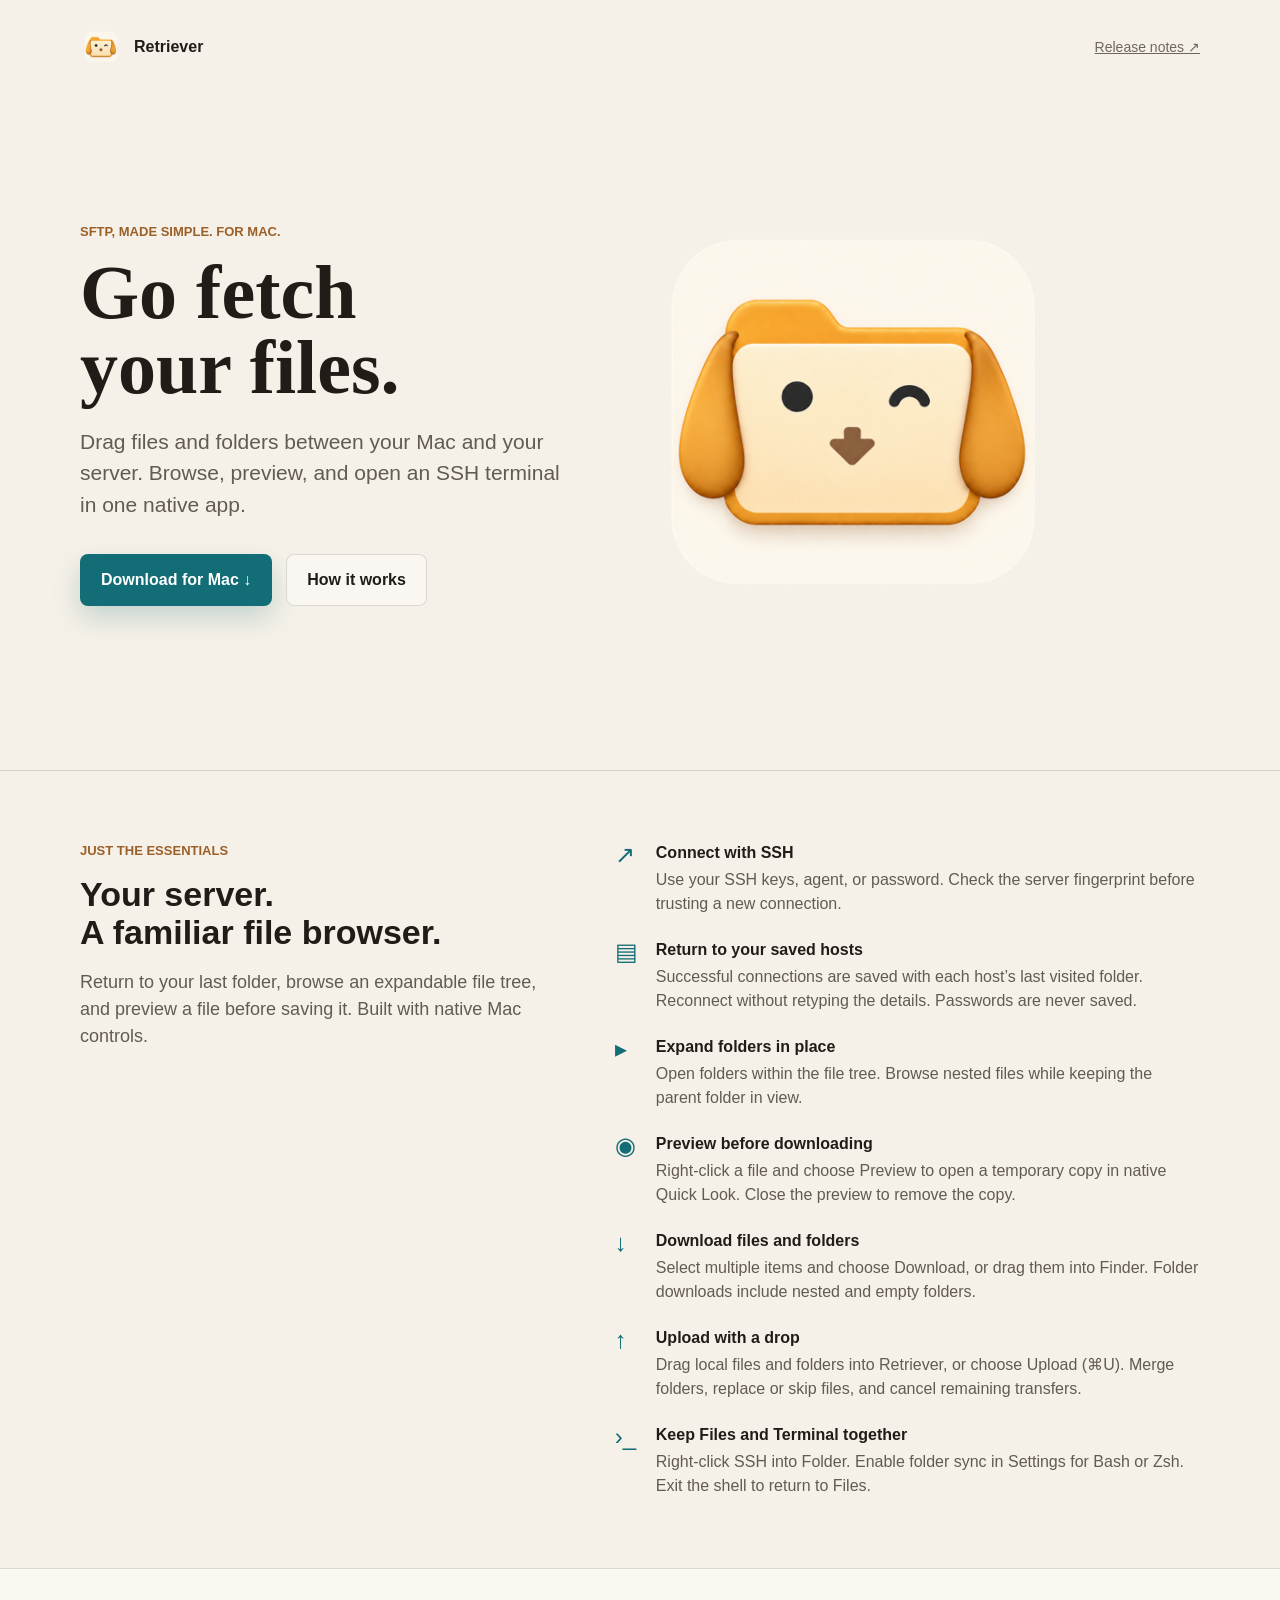
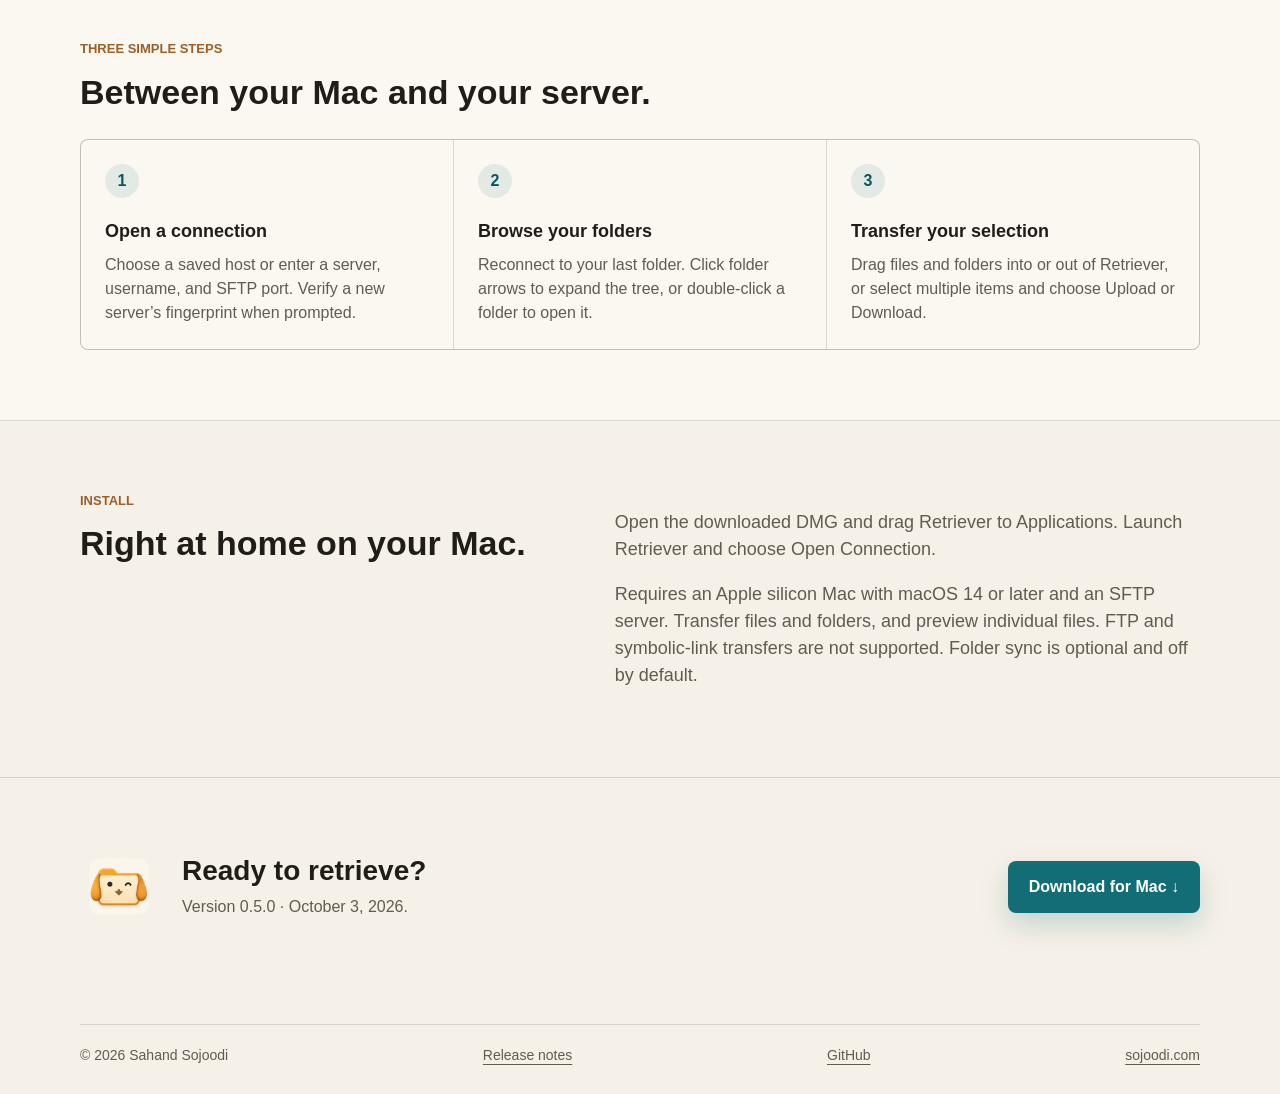
==== web-page/index.html @ ffdc88b0 "Add social sharing metadata and branded preview card" ====
<!doctype html>
<html lang="en" prefix="og: https://ogp.me/ns#">
<head>
  <meta charset="utf-8">
  <meta name="viewport" content="width=device-width, initial-scale=1">
  <title>Retriever — SFTP for macOS</title>
  <meta name="description" content="Drag files and folders between your Mac and an SFTP server. Preview files and open an SSH terminal with Retriever.">
  <link rel="canonical" href="https://sojoodi.com/apps/Retriever/">
  <meta property="og:site_name" content="Retriever">
  <meta property="og:url" content="https://sojoodi.com/apps/Retriever/">
  <meta property="og:title" content="Retriever — Go fetch your files.">
  <meta property="og:description" content="A native SFTP browser for Mac. Drag-and-drop file and folder transfers, previews, and an SSH terminal.">
  <meta property="og:type" content="website">
  <meta property="og:image" content="https://sojoodi.com/apps/Retriever/social-card.png">
  <meta property="og:image:type" content="image/png">
  <meta property="og:image:width" content="1200">
  <meta property="og:image:height" content="630">
  <meta property="og:image:alt" content="Retriever’s golden folder mascot beside the words Go fetch your files. Native SFTP for Mac.">
  <meta name="twitter:card" content="summary_large_image">
  <meta name="twitter:title" content="Retriever — Go fetch your files.">
  <meta name="twitter:description" content="A native SFTP browser for Mac. Drag-and-drop file and folder transfers, previews, and an SSH terminal.">
  <meta name="twitter:image" content="https://sojoodi.com/apps/Retriever/social-card.png">
  <meta name="twitter:image:alt" content="Retriever’s golden folder mascot beside the words Go fetch your files. Native SFTP for Mac.">
  <meta name="theme-color" content="#f6f1e8">
  <link rel="icon" href="app-icon.png" type="image/png">
  <link rel="stylesheet" href="styles.css">
  <script src="release.js" defer></script>
</head>
<body>
  <a class="skip-link" href="#main">Skip to content</a>
  <div class="page-shell">
    <nav class="topbar" aria-label="Main navigation">
      <a class="brand" href="./"><img src="app-icon.png" width="512" height="512" alt=""><span>Retriever</span></a>
      <a class="topbar-note" href="release-notes.html">Release notes ↗</a>
    </nav>
    <header class="hero" id="main">
      <div class="hero-grid">
        <div>
          <p class="eyebrow">SFTP, made simple. For Mac.</p>
          <h1>Go fetch<br>your files.</h1>
          <p class="lede">Drag files and folders between your Mac and your server. Browse, preview, and open an SSH terminal in one native app.</p>
          <div class="hero-actions">
            <a class="button button-primary" data-download href="Retriever.dmg" download>Download for Mac ↓</a>

            <a class="button button-secondary" href="#how-it-works">How it works</a>
          </div>
        </div>
        <figure class="hero-visual">
          <img class="logo-showcase" src="app-icon.png" width="512" height="512" alt="Retriever’s golden folder mascot with floppy ears and a download-arrow nose.">
        </figure>
      </div>
    </header>
  </div>
  <main>
    <section class="section-rule" aria-labelledby="features-title">
      <div class="page-shell split">
        <div><p class="eyebrow">Just the essentials</p><h2 id="features-title">Your server.<br>A familiar file browser.</h2><p class="body-copy">Return to your last folder, browse an expandable file tree, and preview a file before saving it. Built with native Mac controls.</p></div>
        <ul class="feature-list retriever-features">
          <li><span class="feature-mark" aria-hidden="true">↗</span><div><strong>Connect with SSH</strong>Use your SSH keys, agent, or password. Check the server fingerprint before trusting a new connection.</div></li>
          <li><span class="feature-mark" aria-hidden="true">▤</span><div><strong>Return to your saved hosts</strong>Successful connections are saved with each host’s last visited folder. Reconnect without retyping the details. Passwords are never saved.</div></li>
          <li><span class="feature-mark" aria-hidden="true">▸</span><div><strong>Expand folders in place</strong>Open folders within the file tree. Browse nested files while keeping the parent folder in view.</div></li>
          <li><span class="feature-mark" aria-hidden="true">◉</span><div><strong>Preview before downloading</strong>Right-click a file and choose Preview to open a temporary copy in native Quick Look. Close the preview to remove the copy.</div></li>
          <li><span class="feature-mark" aria-hidden="true">↓</span><div><strong>Download files and folders</strong>Select multiple items and choose Download, or drag them into Finder. Folder downloads include nested and empty folders.</div></li>
          <li><span class="feature-mark" aria-hidden="true">↑</span><div><strong>Upload with a drop</strong>Drag local files and folders into Retriever, or choose Upload (⌘U). Merge folders, replace or skip files, and cancel remaining transfers.</div></li>
          <li><span class="feature-mark" aria-hidden="true">›_</span><div><strong>Keep Files and Terminal together</strong>Right-click SSH into Folder. Enable folder sync in Settings for Bash or Zsh. Exit the shell to return to Files.</div></li>
        </ul>
      </div>
    </section>
    <section class="steps" id="how-it-works" aria-labelledby="steps-title">
      <div class="page-shell"><p class="eyebrow">Three simple steps</p><h2 id="steps-title">Between your Mac and your server.</h2>
        <div class="step-grid">
          <div class="step"><span>1</span><h3>Open a connection</h3><p>Choose a saved host or enter a server, username, and SFTP port. Verify a new server’s fingerprint when prompted.</p></div>
          <div class="step"><span>2</span><h3>Browse your folders</h3><p>Reconnect to your last folder. Click folder arrows to expand the tree, or double-click a folder to open it.</p></div>
          <div class="step"><span>3</span><h3>Transfer your selection</h3><p>Drag files and folders into or out of Retriever, or select multiple items and choose Upload or Download.</p></div>
        </div>
      </div>
    </section>
    <section id="install" aria-labelledby="install-title"><div class="page-shell split">
      <div><p class="eyebrow">Install</p><h2 id="install-title">Right at home on your Mac.</h2></div>
      <div class="body-copy"><p>Open the downloaded DMG and drag Retriever to Applications. Launch Retriever and choose Open Connection.</p><p>Requires an Apple silicon Mac with macOS 14 or later and an SFTP server. Transfer files and folders, and preview individual files. FTP and symbolic-link transfers are not supported. Folder sync is optional and off by default.</p></div>
    </div></section>
    <section class="section-rule"><div class="page-shell download-panel">
      <img src="app-icon.png" width="512" height="512" alt="">
      <div><h2>Ready to retrieve?</h2><p data-release-status>Version 0.5.0 · October 3, 2026.</p><a data-checksum hidden href="Retriever.dmg.sha256">SHA-256 checksum</a></div>
      <a class="button button-primary" data-download href="Retriever.dmg" download>Download for Mac ↓</a>
    </div></section>
  </main>
  <footer><div class="page-shell"><span>© 2026 Sahand Sojoodi</span><a href="release-notes.html">Release notes</a><a href="https://github.com/ssojoodi/retriever">GitHub</a><a href="https://sojoodi.com/">sojoodi.com</a></div></footer>
</body>
</html>
---- web-page/styles.css ----
:root {
  color-scheme: light;
  --paper: #f6f1e8;
  --paper-soft: #fbf8f1;
  --ink: #201d19;
  --muted: #615b52;
  --quiet: #70675c;
  --line: rgba(32, 29, 25, 0.14);
  --teal: #126d76;
  --teal-dark: #0d555d;
  --rust: #9b5f28;
  --white: #ffffff;
  --shadow: 0 20px 60px rgba(46, 38, 28, 0.16);
}

* {
  box-sizing: border-box;
}

html {
  scroll-behavior: smooth;
}

body {
  margin: 0;
  background: var(--paper);
  color: var(--ink);
  font-family:
    -apple-system, BlinkMacSystemFont, "SF Pro Text", "Segoe UI",
    sans-serif;
  line-height: 1.5;
}

img {
  display: block;
  max-width: 100%;
}

a {
  color: inherit;
}

.page-shell {
  width: min(1120px, calc(100% - 48px));
  margin: 0 auto;
}

.topbar {
  display: flex;
  align-items: center;
  justify-content: space-between;
  gap: 20px;
  padding: 26px 0 18px;
}

.brand {
  display: inline-flex;
  align-items: center;
  gap: 12px;
  color: var(--ink);
  font-weight: 750;
  text-decoration: none;
}

.brand img {
  width: 42px;
  height: 42px;
  border-radius: 10px;
}

.topbar-note {
  color: var(--quiet);
  font-size: 14px;
}

.hero {
  min-height: 76svh;
  display: grid;
  align-items: center;
  padding: 44px 0 72px;
}

.hero-grid {
  display: grid;
  grid-template-columns: minmax(0, 0.9fr) minmax(420px, 1.1fr);
  gap: 52px;
  align-items: center;
}

.eyebrow {
  margin: 0 0 14px;
  color: var(--rust);
  font-size: 13px;
  font-weight: 800;
  text-transform: uppercase;
}

h1,
h2,
h3,
p {
  margin-top: 0;
}

h1 {
  max-width: 620px;
  margin-bottom: 22px;
  font-family:
    "Iowan Old Style", "Palatino Linotype", Palatino, Georgia, serif;
  font-size: 76px;
  font-weight: 650;
  line-height: 0.98;
}

.lede {
  max-width: 620px;
  margin-bottom: 0;
  color: var(--muted);
  font-size: 21px;
}

.hero-actions {
  display: flex;
  flex-wrap: wrap;
  align-items: center;
  gap: 14px;
  margin-top: 34px;
}

.button {
  display: inline-flex;
  min-height: 52px;
  align-items: center;
  justify-content: center;
  gap: 10px;
  border-radius: 8px;
  border: 1px solid transparent;
  padding: 0 20px;
  font-size: 16px;
  font-weight: 750;
  text-decoration: none;
  white-space: nowrap;
}

.button-primary {
  background: var(--teal);
  color: var(--white);
  box-shadow: 0 12px 28px rgba(18, 109, 118, 0.22);
}

.button-primary:hover {
  background: var(--teal-dark);
}

.button-secondary {
  border-color: var(--line);
  color: var(--ink);
  background: rgba(255, 255, 255, 0.46);
}

.button-secondary:hover {
  background: var(--paper-soft);
}

.download-note {
  color: var(--quiet);
  font-size: 14px;
}

.hero-visual {
  align-self: stretch;
  display: grid;
  align-content: center;
}

.preview-frame {
  border: 1px solid rgba(32, 29, 25, 0.12);
  border-radius: 8px;
  background: var(--paper-soft);
  box-shadow: var(--shadow);
  overflow: hidden;
}

.preview-frame img {
  width: 100%;
  aspect-ratio: 1600 / 953;
  object-fit: cover;
}

.preview-caption {
  margin: 14px 0 0;
  color: var(--quiet);
  font-size: 14px;
  text-align: right;
}

main {
  background: var(--paper);
}

section {
  padding: 70px 0;
}

.section-rule {
  border-top: 1px solid var(--line);
}

.split {
  display: grid;
  grid-template-columns: minmax(0, 0.9fr) minmax(320px, 1.1fr);
  gap: 56px;
  align-items: start;
}

h2 {
  max-width: 660px;
  margin-bottom: 0;
  font-size: 34px;
  line-height: 1.13;
}

.body-copy {
  margin: 18px 0 0;
  color: var(--muted);
  font-size: 18px;
}

.feature-list {
  display: grid;
  gap: 22px;
  margin: 0;
  padding: 0;
  list-style: none;
}

.feature-list li {
  display: grid;
  grid-template-columns: 28px minmax(0, 1fr);
  gap: 13px;
  color: var(--muted);
}

.feature-list svg {
  width: 22px;
  height: 22px;
  margin-top: 2px;
  color: var(--teal);
}

.feature-list strong {
  display: block;
  margin-bottom: 3px;
  color: var(--ink);
}

.steps {
  background: var(--paper-soft);
  border-top: 1px solid var(--line);
  border-bottom: 1px solid var(--line);
}

.step-grid {
  display: grid;
  grid-template-columns: repeat(3, minmax(0, 1fr));
  gap: 1px;
  margin-top: 28px;
  background: var(--line);
  border: 1px solid var(--line);
  border-radius: 8px;
  overflow: hidden;
}

.step {
  min-height: 172px;
  padding: 24px;
  background: var(--paper-soft);
}

.step span {
  display: inline-grid;
  width: 34px;
  height: 34px;
  place-items: center;
  margin-bottom: 20px;
  border-radius: 50%;
  background: rgba(18, 109, 118, 0.1);
  color: var(--teal-dark);
  font-weight: 800;
}

.step h3 {
  margin-bottom: 8px;
  font-size: 18px;
}

.step p {
  margin-bottom: 0;
  color: var(--muted);
}

.download-panel {
  display: grid;
  grid-template-columns: auto minmax(0, 1fr) auto;
  gap: 24px;
  align-items: center;
}

.download-panel img {
  width: 78px;
  height: 78px;
  border-radius: 18px;
}

.download-panel h2 {
  font-size: 28px;
}

.download-panel p {
  margin: 8px 0 0;
  color: var(--muted);
}

footer {
  padding: 28px 0;
  color: var(--muted);
  font-size: 14px;
}

footer .page-shell {
  display: flex;
  justify-content: space-between;
  gap: 20px;
  border-top: 1px solid var(--line);
  padding-top: 20px;
}

footer a {
  text-decoration-thickness: 1px;
  text-underline-offset: 4px;
}

@media (max-width: 880px) {
  .page-shell {
    width: min(100% - 40px, 680px);
  }

  .topbar {
    align-items: flex-start;
    flex-direction: column;
  }

  .hero {
    min-height: auto;
    padding: 34px 0 56px;
  }

  .hero-grid,
  .split,
  .step-grid,
  .download-panel {
    grid-template-columns: 1fr;
  }

  h1 {
    font-size: 62px;
  }

  .lede {
    font-size: 18px;
  }

  .preview-caption {
    text-align: left;
  }

  section {
    padding: 56px 0;
  }

  .download-panel {
    justify-items: start;
  }

  footer .page-shell {
    flex-direction: column;
  }
}

@media (max-width: 480px) {
  .page-shell {
    width: min(100% - 32px, 680px);
  }

  h1 {
    font-size: 46px;
  }

  .hero-actions {
    align-items: stretch;
  }

  .button {
    width: 100%;
  }

  .download-note {
    width: 100%;
  }
}

:focus-visible {
  outline: 3px solid var(--teal);
  outline-offset: 4px;
}

.release-header {
  max-width: 780px;
  padding: 86px 0 72px;
}

.release-header h1 {
  font-size: 52px;
  line-height: 1.1;
}

.release-list {
  padding-bottom: 24px;
}

.release {
  display: grid;
  grid-template-columns: 205px minmax(0, 1fr);
  gap: 42px;
  padding: 48px 0 76px;
  border-top: 1px solid var(--line);
  scroll-margin-top: 24px;
}

.release-meta {
  padding-top: 5px;
  color: var(--muted);
  font-size: 14px;
}

.release-version {
  display: block;
  margin-bottom: 10px;
  color: var(--teal-dark);
  font-size: 16px;
  font-weight: 750;
}

.release-permalink {
  display: inline-block;
  margin-top: 12px;
  color: var(--teal-dark);
  text-underline-offset: 4px;
}

.release-content {
  min-width: 0;
  max-width: 780px;
}

.release-intro {
  margin: 20px 0 0;
  color: var(--muted);
  font-size: 18px;
}

.release-screenshot {
  margin: 30px 0 0;
}

.release-screenshot img {
  width: 100%;
  height: auto;
  border: 1px solid var(--line);
  border-radius: 8px;
}

.release-screenshot figcaption {
  margin-top: 12px;
  color: var(--muted);
  font-size: 13px;
}

.release-change {
  padding: 36px 0 0;
}

.release-change-heading {
  display: flex;
  align-items: baseline;
  gap: 12px;
  margin-bottom: 15px;
}

.release-number {
  color: var(--teal-dark);
  font: 12px ui-monospace, SFMono-Regular, Menlo, monospace;
}

.release-change h3 {
  margin: 0;
  font-size: 23px;
  line-height: 1.3;
}

.release-change ul {
  margin: 12px 0 0;
  padding-left: 19px;
  color: var(--muted);
}

.release-change li + li {
  margin-top: 13px;
}

.release-download-panel {
  padding: 32px 0;
  border-top: 1px solid var(--line);
}

.skip-link {
  position: absolute;
  left: 16px;
  top: -80px;
  padding: 10px 16px;
  background: var(--paper-soft);
  z-index: 10;
}

.skip-link:focus {
  top: 12px;
}

@media (max-width: 760px) {
  .release-header {
    padding: 58px 0 45px;
  }

  .release {
    grid-template-columns: 1fr;
    gap: 28px;
    padding: 30px 0 48px;
  }

  .release-meta {
    display: flex;
    flex-wrap: wrap;
    align-items: baseline;
    gap: 10px 20px;
  }

  .release-meta > * {
    margin: 0;
  }
}

@media (max-width: 480px) {
  .release-header {
    padding-top: 36px;
  }

  .release-header h1 {
    font-size: 38px;
  }
}

@media print {
  .release-page .topbar,
  .release-page footer,
  .release-page .skip-link,
  .release-permalink,
  .release-download-panel {
    display: none;
  }

  .release {
    grid-template-columns: 1fr;
  }

  .release-change {
    break-inside: avoid;
  }
}

/* Retriever artwork and release availability. */
[hidden] { display: none !important; }
figure { margin: 0; }
.logo-showcase { width: 100%; max-width: 480px; height: auto; border-radius: 28px; }
.feature-mark { color: var(--teal); font-size: 24px; line-height: 1.2; }
.button-pending { color: var(--muted); border-color: var(--line); background: var(--paper-soft); }
.release-status { color: var(--muted); font-size: 14px; margin-top: 18px; }
.download-panel > [data-pending] { grid-column: 3; }
@media (max-width: 880px) { .download-panel > [data-pending] { grid-column: auto; } }
@media (prefers-reduced-motion: reduce) { html { scroll-behavior: auto; } }

.release-screenshot > a { display: block; border-radius: 8px; }
.release-screenshot img { background: var(--paper-soft); }
.release-screenshot figcaption a { white-space: nowrap; text-underline-offset: 3px; }
.screenshot-note { margin: 12px 0 0; color: var(--muted); font-size: 13px; }
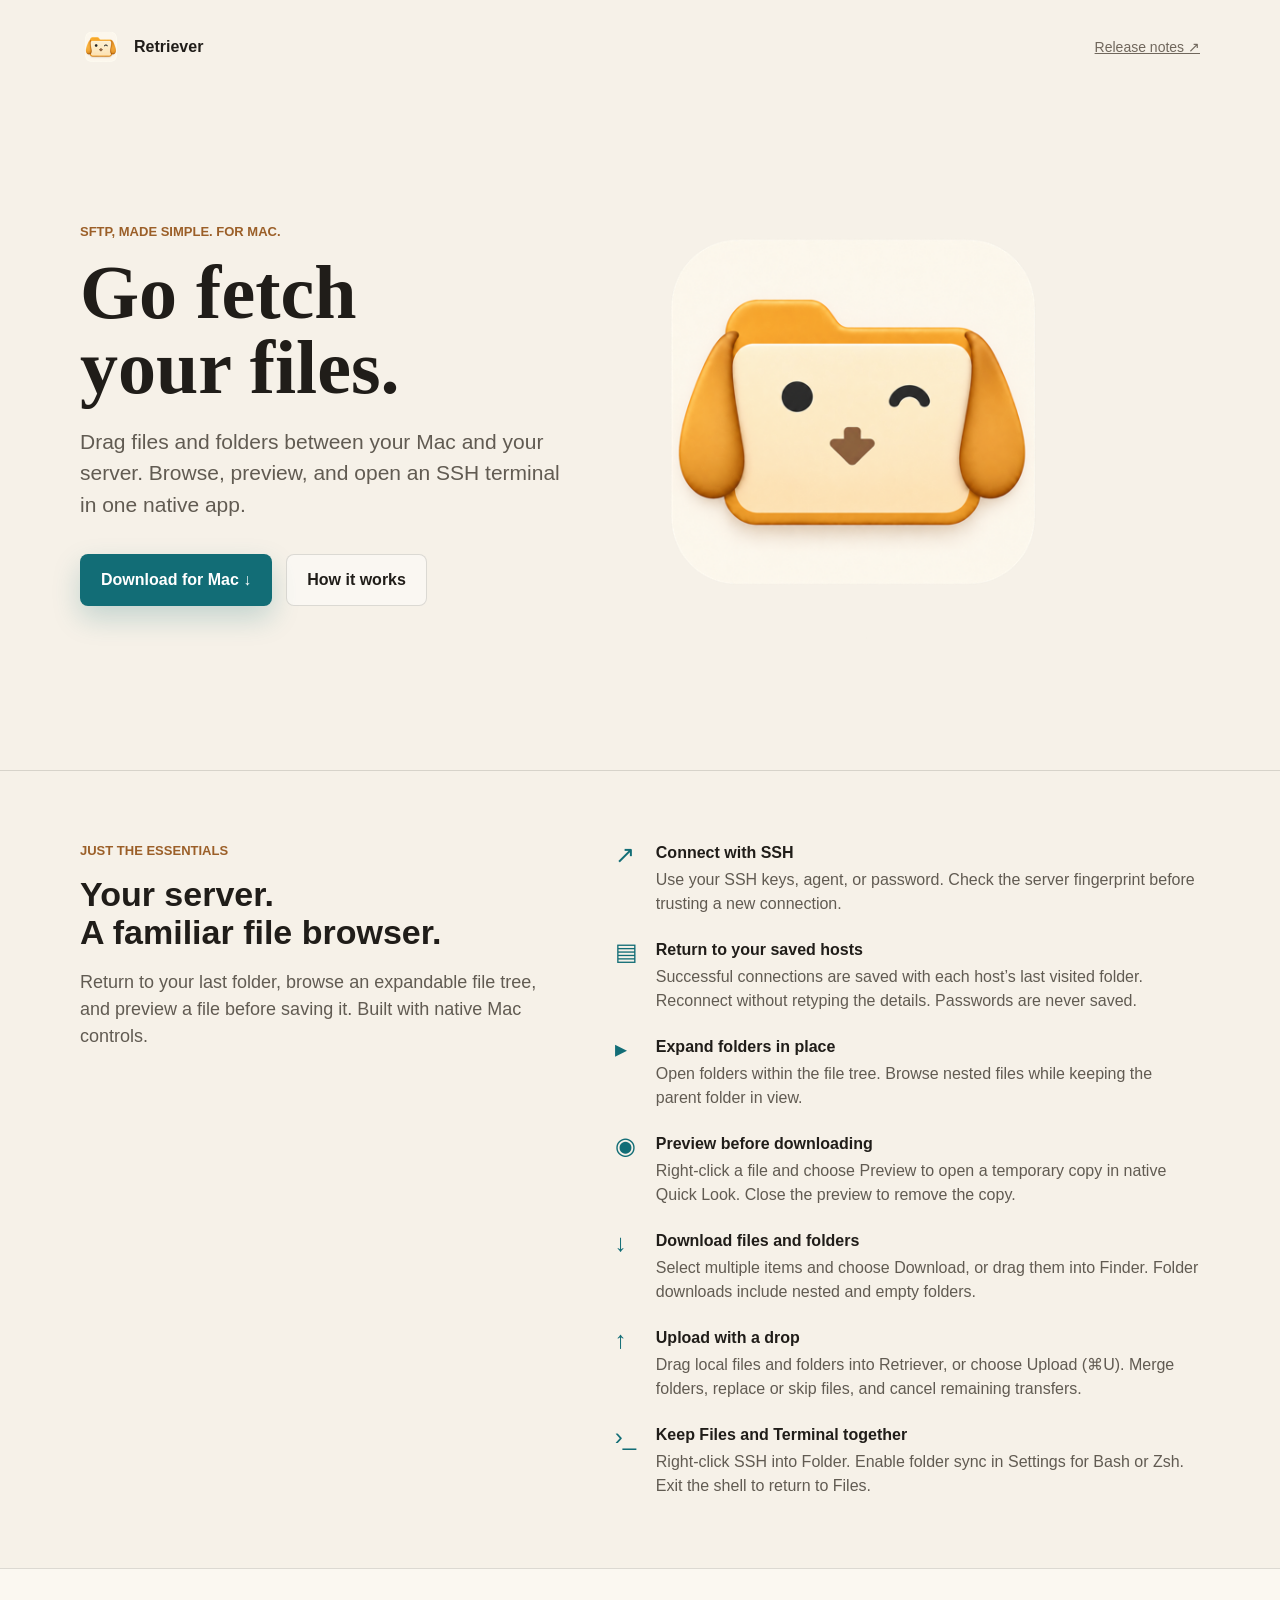
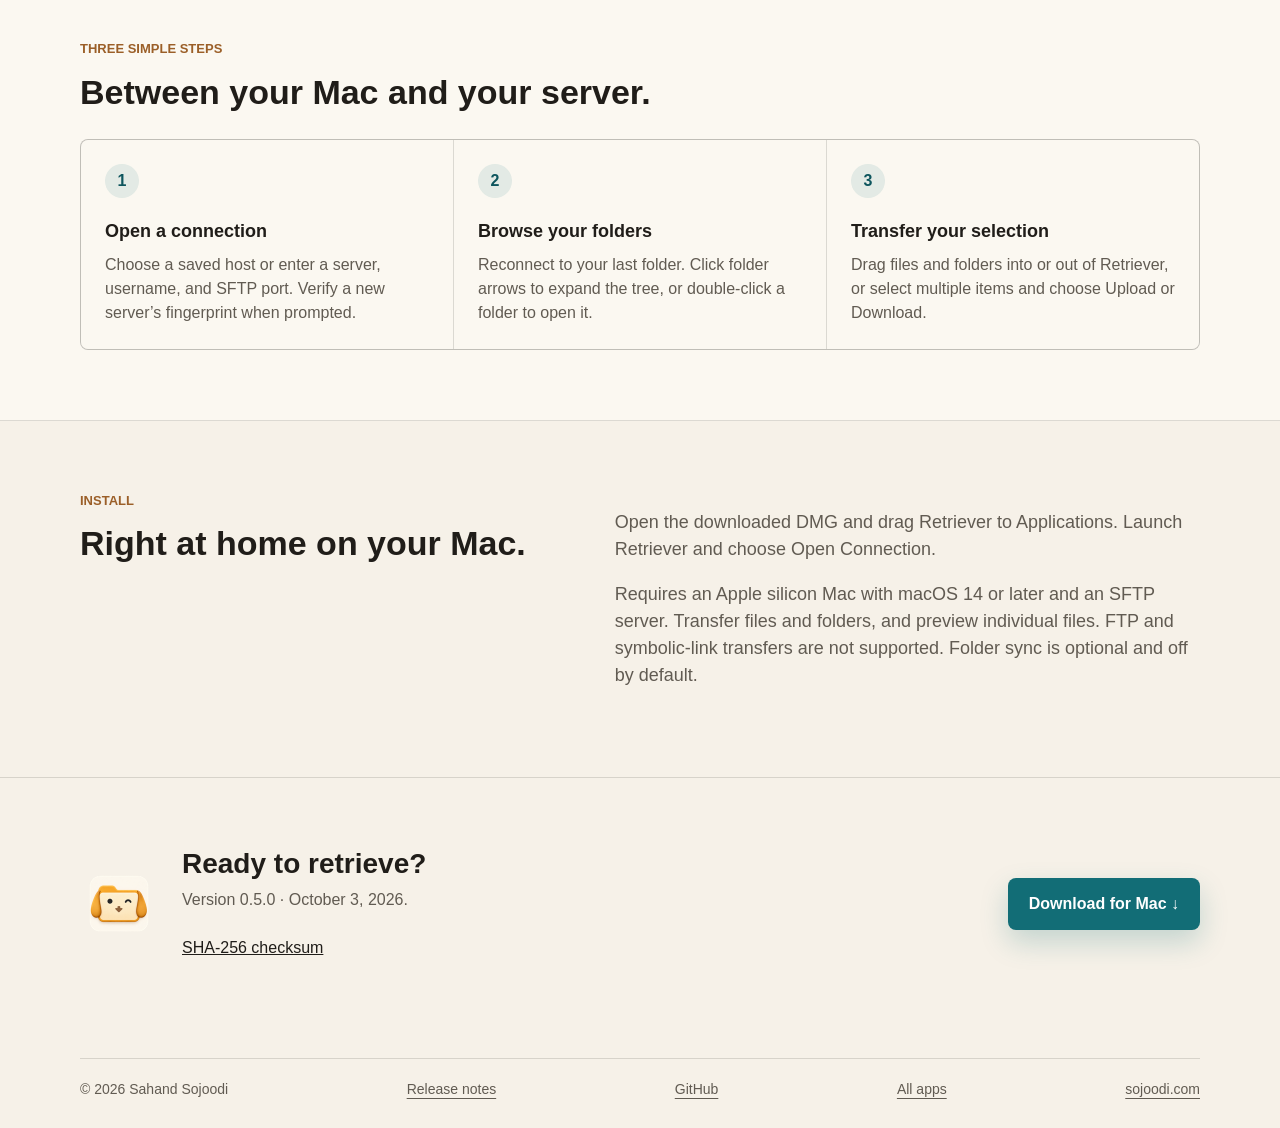
==== commit 8b9476d4: "Improve website sharing and accessibility" ====
--- a/web-page/index.html
+++ b/web-page/index.html
@@ -22,18 +22,43 @@
   <meta name="twitter:image" content="https://sojoodi.com/apps/Retriever/social-card.png">
   <meta name="twitter:image:alt" content="Retriever’s golden folder mascot beside the words Go fetch your files. Native SFTP for Mac.">
   <meta name="theme-color" content="#f6f1e8">
-  <link rel="icon" href="app-icon.png" type="image/png">
+  <link rel="icon" href="favicon-32.png" type="image/png" sizes="32x32">
+  <link rel="apple-touch-icon" href="apple-touch-icon.png" sizes="180x180">
   <link rel="stylesheet" href="styles.css">
   <script src="release.js" defer></script>
+  <script type="application/ld+json">
+{
+  "@context": "https://schema.org",
+  "@type": "SoftwareApplication",
+  "@id": "https://sojoodi.com/apps/Retriever/#app",
+  "name": "Retriever",
+  "url": "https://sojoodi.com/apps/Retriever/",
+  "description": "A native macOS SFTP browser for transferring files and folders, previewing files, and opening an SSH terminal.",
+  "applicationCategory": "UtilitiesApplication",
+  "operatingSystem": "macOS 14 or later",
+  "processorRequirements": "Apple silicon (arm64)",
+  "downloadUrl": "https://sojoodi.com/apps/Retriever/Retriever.dmg",
+  "image": "https://sojoodi.com/apps/Retriever/social-card.png",
+  "license": "https://github.com/ssojoodi/retriever/blob/main/LICENSE",
+  "author": {
+    "@type": "Person",
+    "name": "Sahand Sojoodi",
+    "url": "https://sojoodi.com/"
+  }
+}
+  </script>
 </head>
 <body>
   <a class="skip-link" href="#main">Skip to content</a>
   <div class="page-shell">
     <nav class="topbar" aria-label="Main navigation">
-      <a class="brand" href="./"><img src="app-icon.png" width="512" height="512" alt=""><span>Retriever</span></a>
+      <a class="brand" href="./"><img src="app-icon-84.png" width="42" height="42" alt=""><span>Retriever</span></a>
       <a class="topbar-note" href="release-notes.html">Release notes ↗</a>
     </nav>
-    <header class="hero" id="main">
+  </div>
+  <main id="main" tabindex="-1">
+  <div class="page-shell">
+    <header class="hero">
       <div class="hero-grid">
         <div>
           <p class="eyebrow">SFTP, made simple. For Mac.</p>
@@ -46,12 +71,11 @@
           </div>
         </div>
         <figure class="hero-visual">
-          <img class="logo-showcase" src="app-icon.png" width="512" height="512" alt="Retriever’s golden folder mascot with floppy ears and a download-arrow nose.">
+          <img class="logo-showcase" fetchpriority="high" src="app-icon.png" width="512" height="512" alt="Retriever’s golden folder mascot with floppy ears and a download-arrow nose.">
         </figure>
       </div>
     </header>
   </div>
-  <main>
     <section class="section-rule" aria-labelledby="features-title">
       <div class="page-shell split">
         <div><p class="eyebrow">Just the essentials</p><h2 id="features-title">Your server.<br>A familiar file browser.</h2><p class="body-copy">Return to your last folder, browse an expandable file tree, and preview a file before saving it. Built with native Mac controls.</p></div>
@@ -80,11 +104,11 @@
       <div class="body-copy"><p>Open the downloaded DMG and drag Retriever to Applications. Launch Retriever and choose Open Connection.</p><p>Requires an Apple silicon Mac with macOS 14 or later and an SFTP server. Transfer files and folders, and preview individual files. FTP and symbolic-link transfers are not supported. Folder sync is optional and off by default.</p></div>
     </div></section>
     <section class="section-rule"><div class="page-shell download-panel">
-      <img src="app-icon.png" width="512" height="512" alt="">
-      <div><h2>Ready to retrieve?</h2><p data-release-status>Version 0.5.0 · October 3, 2026.</p><a data-checksum hidden href="Retriever.dmg.sha256">SHA-256 checksum</a></div>
+      <img src="app-icon-156.png" width="78" height="78" loading="lazy" alt="">
+      <div><h2>Ready to retrieve?</h2><p data-release-status>Version 0.5.0 · October 3, 2026.</p><a data-checksum href="Retriever.dmg.sha256">SHA-256 checksum</a></div>
       <a class="button button-primary" data-download href="Retriever.dmg" download>Download for Mac ↓</a>
     </div></section>
   </main>
-  <footer><div class="page-shell"><span>© 2026 Sahand Sojoodi</span><a href="release-notes.html">Release notes</a><a href="https://github.com/ssojoodi/retriever">GitHub</a><a href="https://sojoodi.com/">sojoodi.com</a></div></footer>
+  <footer><div class="page-shell"><span>© 2026 Sahand Sojoodi</span><a href="release-notes.html">Release notes</a><a href="https://github.com/ssojoodi/retriever">GitHub</a><a href="https://sojoodi.com/apps/">All apps</a><a href="https://sojoodi.com/">sojoodi.com</a></div></footer>
 </body>
 </html>
--- a/web-page/styles.css
+++ b/web-page/styles.css
@@ -602,3 +602,7 @@
 .release-screenshot img { background: var(--paper-soft); }
 .release-screenshot figcaption a { white-space: nowrap; text-underline-offset: 3px; }
 .screenshot-note { margin: 12px 0 0; color: var(--muted); font-size: 13px; }
+
+/* Reserve space while optional release metadata loads. */
+[data-release-status] { min-height: 3em; }
+footer .page-shell { flex-wrap: wrap; }
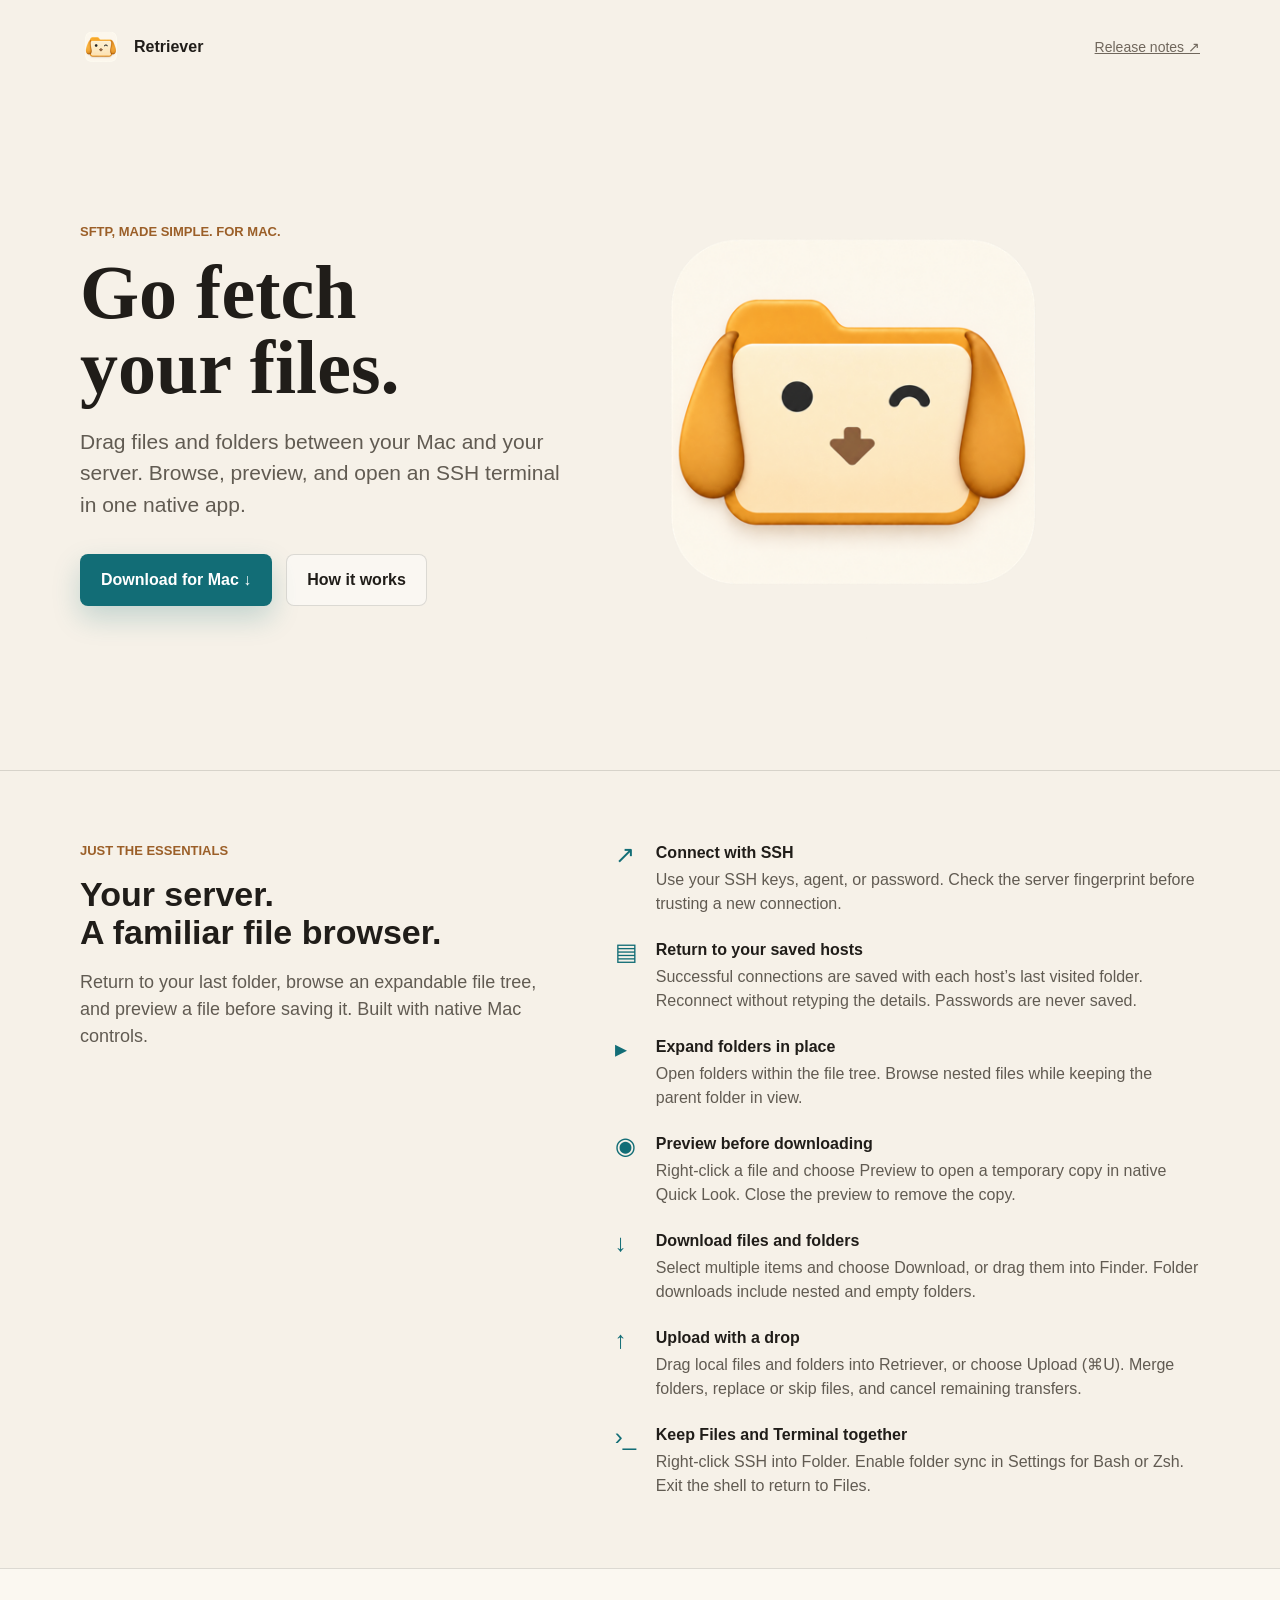
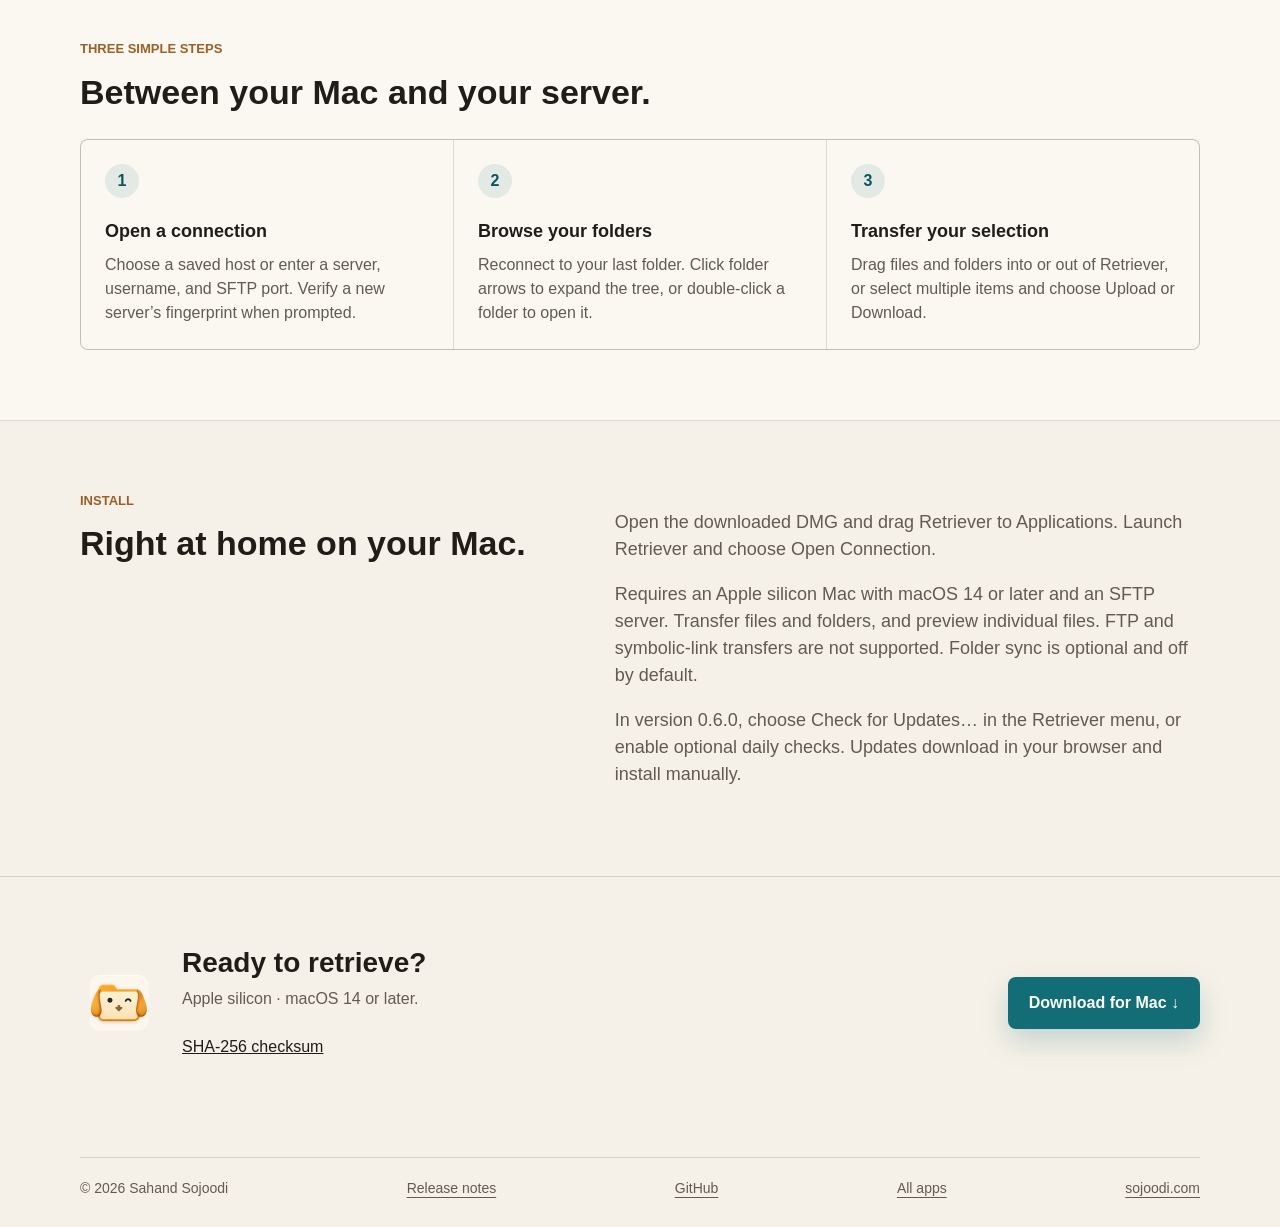
==== commit 2f38e218: "Prepare 0.6.0 website release notes" ====
--- a/web-page/index.html
+++ b/web-page/index.html
@@ -2,6 +2,14 @@
 <html lang="en" prefix="og: https://ogp.me/ns#">
 <head>
   <meta charset="utf-8">
+  <!-- Google tag (gtag.js) -->
+  <script async src="https://www.googletagmanager.com/gtag/js?id=G-KLFFZDT458"></script>
+  <script>
+    window.dataLayer = window.dataLayer || [];
+    function gtag(){dataLayer.push(arguments);}
+    gtag('js', new Date());
+    gtag('config', 'G-KLFFZDT458');
+  </script>
   <meta name="viewport" content="width=device-width, initial-scale=1">
   <title>Retriever — SFTP for macOS</title>
   <meta name="description" content="Drag files and folders between your Mac and an SFTP server. Preview files and open an SSH terminal with Retriever.">
@@ -101,11 +109,11 @@
     </section>
     <section id="install" aria-labelledby="install-title"><div class="page-shell split">
       <div><p class="eyebrow">Install</p><h2 id="install-title">Right at home on your Mac.</h2></div>
-      <div class="body-copy"><p>Open the downloaded DMG and drag Retriever to Applications. Launch Retriever and choose Open Connection.</p><p>Requires an Apple silicon Mac with macOS 14 or later and an SFTP server. Transfer files and folders, and preview individual files. FTP and symbolic-link transfers are not supported. Folder sync is optional and off by default.</p></div>
+      <div class="body-copy"><p>Open the downloaded DMG and drag Retriever to Applications. Launch Retriever and choose Open Connection.</p><p>Requires an Apple silicon Mac with macOS 14 or later and an SFTP server. Transfer files and folders, and preview individual files. FTP and symbolic-link transfers are not supported. Folder sync is optional and off by default.</p><p>In version 0.6.0, choose Check for Updates… in the Retriever menu, or enable optional daily checks. Updates download in your browser and install manually.</p></div>
     </div></section>
     <section class="section-rule"><div class="page-shell download-panel">
       <img src="app-icon-156.png" width="78" height="78" loading="lazy" alt="">
-      <div><h2>Ready to retrieve?</h2><p data-release-status>Version 0.5.0 · October 3, 2026.</p><a data-checksum href="Retriever.dmg.sha256">SHA-256 checksum</a></div>
+      <div><h2>Ready to retrieve?</h2><p data-release-status>Apple silicon · macOS 14 or later.</p><a data-checksum href="Retriever.dmg.sha256">SHA-256 checksum</a></div>
       <a class="button button-primary" data-download href="Retriever.dmg" download>Download for Mac ↓</a>
     </div></section>
   </main>
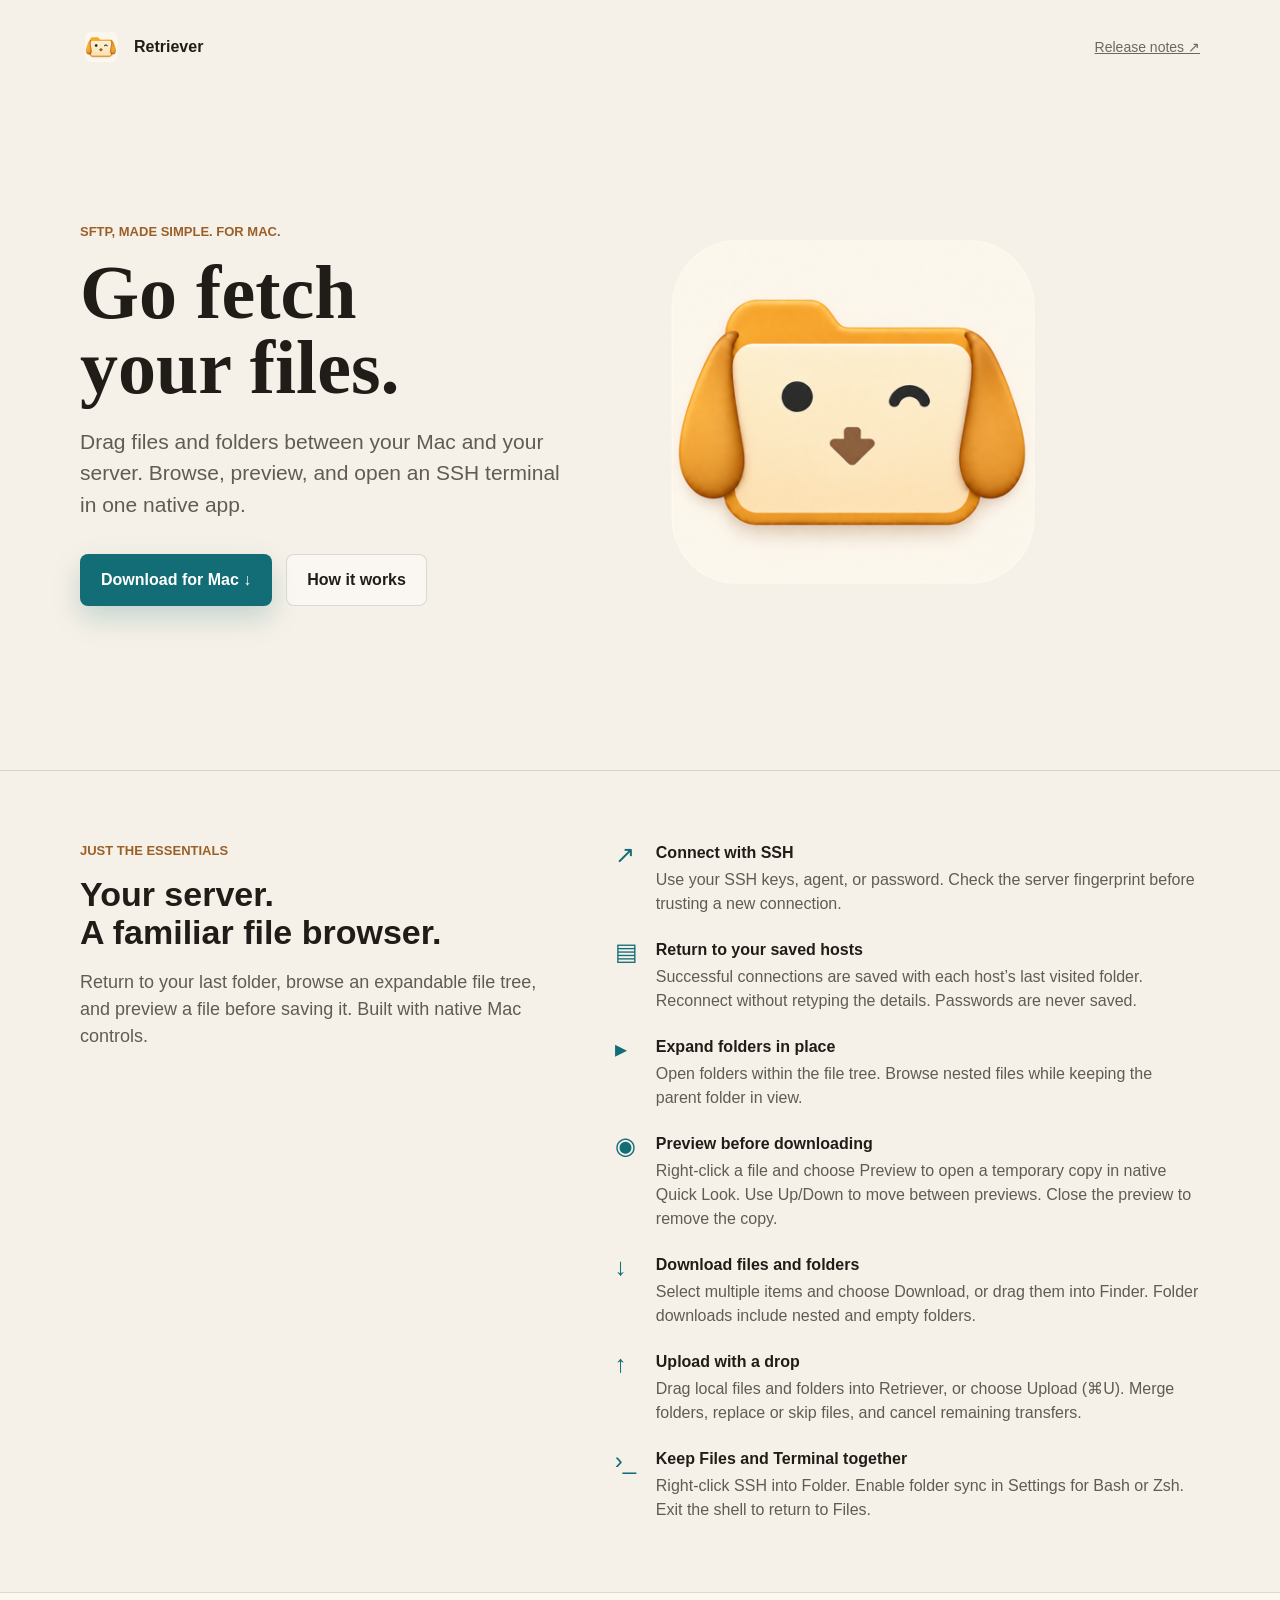
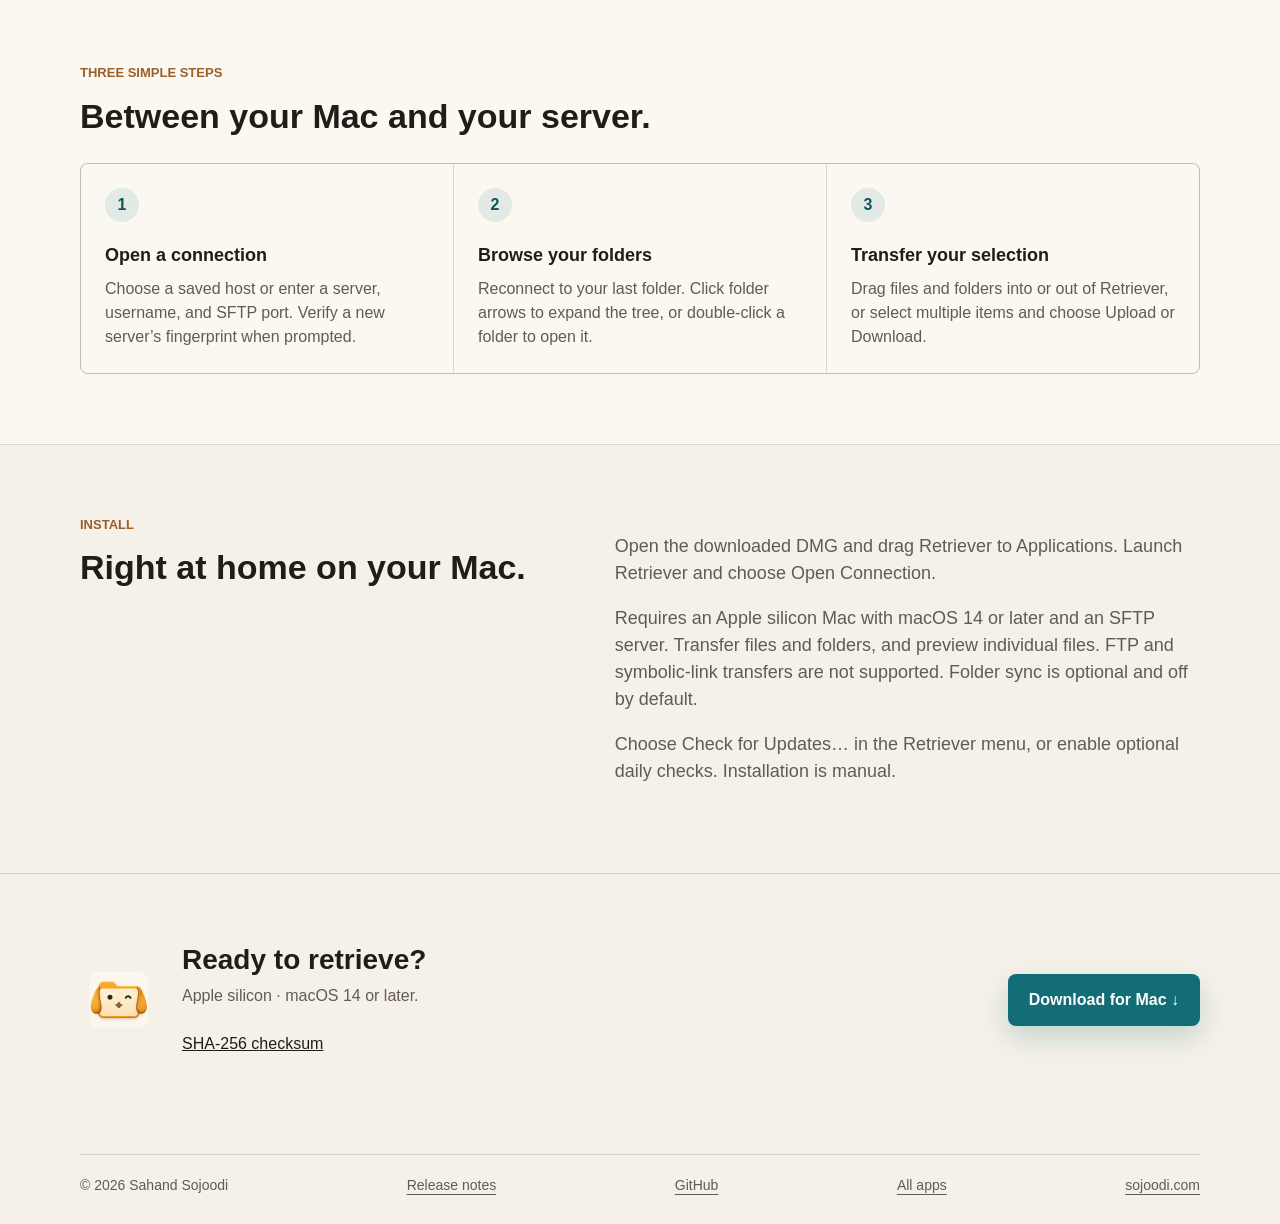
==== commit e2039f27: "Prepare version 0.7.0 and release notes" ====
--- a/web-page/index.html
+++ b/web-page/index.html
@@ -91,7 +91,7 @@
           <li><span class="feature-mark" aria-hidden="true">↗</span><div><strong>Connect with SSH</strong>Use your SSH keys, agent, or password. Check the server fingerprint before trusting a new connection.</div></li>
           <li><span class="feature-mark" aria-hidden="true">▤</span><div><strong>Return to your saved hosts</strong>Successful connections are saved with each host’s last visited folder. Reconnect without retyping the details. Passwords are never saved.</div></li>
           <li><span class="feature-mark" aria-hidden="true">▸</span><div><strong>Expand folders in place</strong>Open folders within the file tree. Browse nested files while keeping the parent folder in view.</div></li>
-          <li><span class="feature-mark" aria-hidden="true">◉</span><div><strong>Preview before downloading</strong>Right-click a file and choose Preview to open a temporary copy in native Quick Look. Close the preview to remove the copy.</div></li>
+          <li><span class="feature-mark" aria-hidden="true">◉</span><div><strong>Preview before downloading</strong>Right-click a file and choose Preview to open a temporary copy in native Quick Look. Use Up/Down to move between previews. Close the preview to remove the copy.</div></li>
           <li><span class="feature-mark" aria-hidden="true">↓</span><div><strong>Download files and folders</strong>Select multiple items and choose Download, or drag them into Finder. Folder downloads include nested and empty folders.</div></li>
           <li><span class="feature-mark" aria-hidden="true">↑</span><div><strong>Upload with a drop</strong>Drag local files and folders into Retriever, or choose Upload (⌘U). Merge folders, replace or skip files, and cancel remaining transfers.</div></li>
           <li><span class="feature-mark" aria-hidden="true">›_</span><div><strong>Keep Files and Terminal together</strong>Right-click SSH into Folder. Enable folder sync in Settings for Bash or Zsh. Exit the shell to return to Files.</div></li>
@@ -109,7 +109,7 @@
     </section>
     <section id="install" aria-labelledby="install-title"><div class="page-shell split">
       <div><p class="eyebrow">Install</p><h2 id="install-title">Right at home on your Mac.</h2></div>
-      <div class="body-copy"><p>Open the downloaded DMG and drag Retriever to Applications. Launch Retriever and choose Open Connection.</p><p>Requires an Apple silicon Mac with macOS 14 or later and an SFTP server. Transfer files and folders, and preview individual files. FTP and symbolic-link transfers are not supported. Folder sync is optional and off by default.</p><p>In version 0.6.0, choose Check for Updates… in the Retriever menu, or enable optional daily checks. Updates download in your browser and install manually.</p></div>
+      <div class="body-copy"><p>Open the downloaded DMG and drag Retriever to Applications. Launch Retriever and choose Open Connection.</p><p>Requires an Apple silicon Mac with macOS 14 or later and an SFTP server. Transfer files and folders, and preview individual files. FTP and symbolic-link transfers are not supported. Folder sync is optional and off by default.</p><p>Choose Check for Updates… in the Retriever menu, or enable optional daily checks. Installation is manual.</p></div>
     </div></section>
     <section class="section-rule"><div class="page-shell download-panel">
       <img src="app-icon-156.png" width="78" height="78" loading="lazy" alt="">
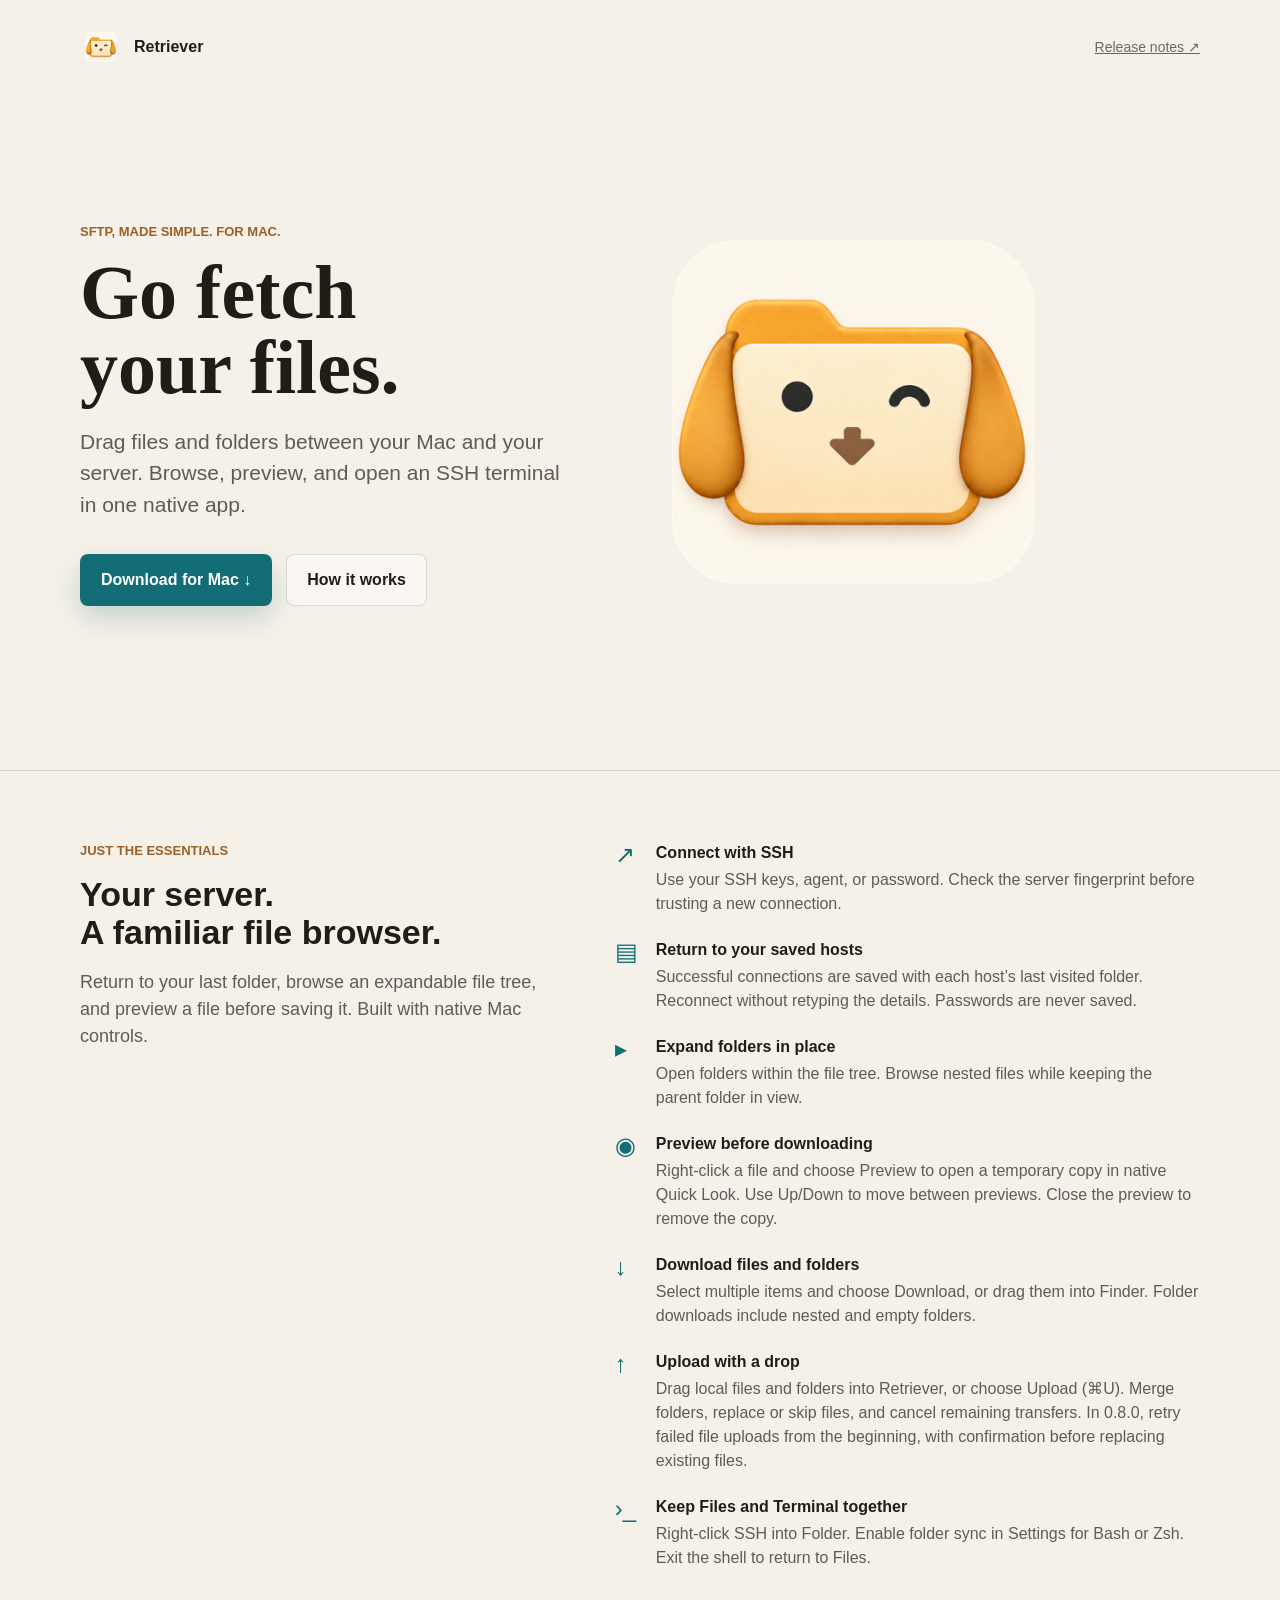
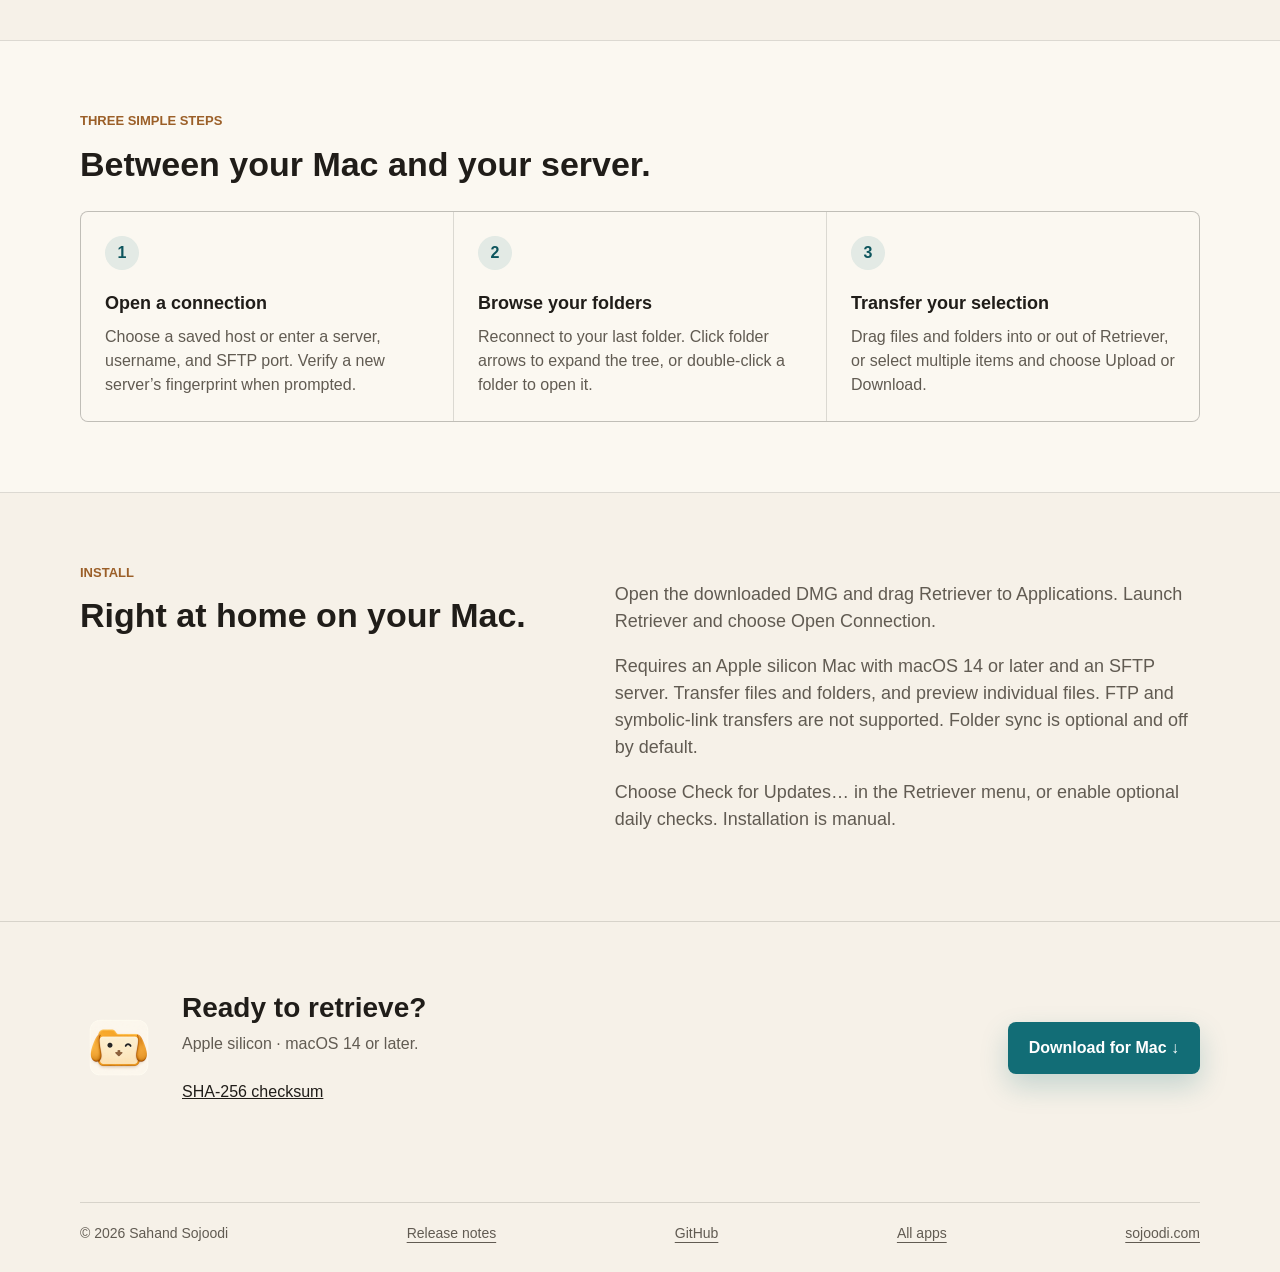
==== commit d0883e66: "Prepare 0.8.0 version and upload release notes" ====
--- a/web-page/index.html
+++ b/web-page/index.html
@@ -93,7 +93,7 @@
           <li><span class="feature-mark" aria-hidden="true">▸</span><div><strong>Expand folders in place</strong>Open folders within the file tree. Browse nested files while keeping the parent folder in view.</div></li>
           <li><span class="feature-mark" aria-hidden="true">◉</span><div><strong>Preview before downloading</strong>Right-click a file and choose Preview to open a temporary copy in native Quick Look. Use Up/Down to move between previews. Close the preview to remove the copy.</div></li>
           <li><span class="feature-mark" aria-hidden="true">↓</span><div><strong>Download files and folders</strong>Select multiple items and choose Download, or drag them into Finder. Folder downloads include nested and empty folders.</div></li>
-          <li><span class="feature-mark" aria-hidden="true">↑</span><div><strong>Upload with a drop</strong>Drag local files and folders into Retriever, or choose Upload (⌘U). Merge folders, replace or skip files, and cancel remaining transfers.</div></li>
+          <li><span class="feature-mark" aria-hidden="true">↑</span><div><strong>Upload with a drop</strong>Drag local files and folders into Retriever, or choose Upload (⌘U). Merge folders, replace or skip files, and cancel remaining transfers. In 0.8.0, retry failed file uploads from the beginning, with confirmation before replacing existing files.</div></li>
           <li><span class="feature-mark" aria-hidden="true">›_</span><div><strong>Keep Files and Terminal together</strong>Right-click SSH into Folder. Enable folder sync in Settings for Bash or Zsh. Exit the shell to return to Files.</div></li>
         </ul>
       </div>
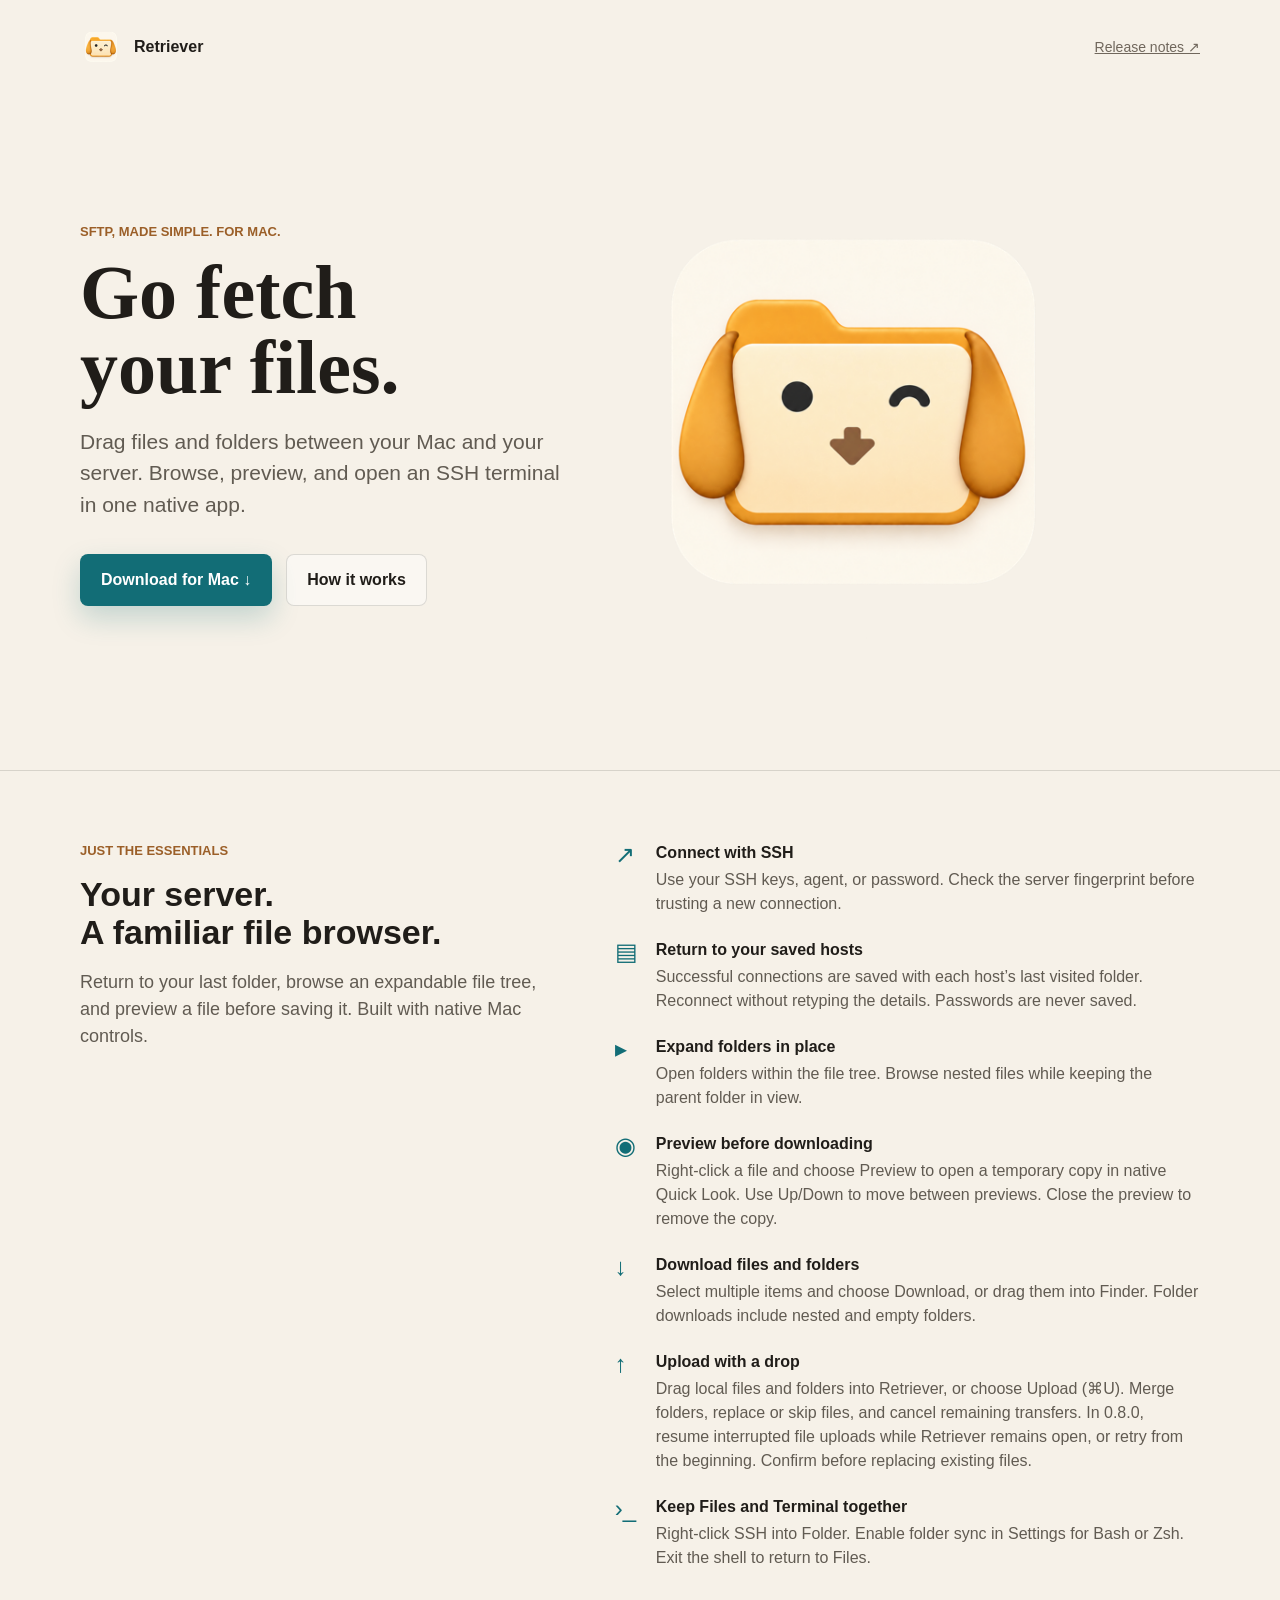
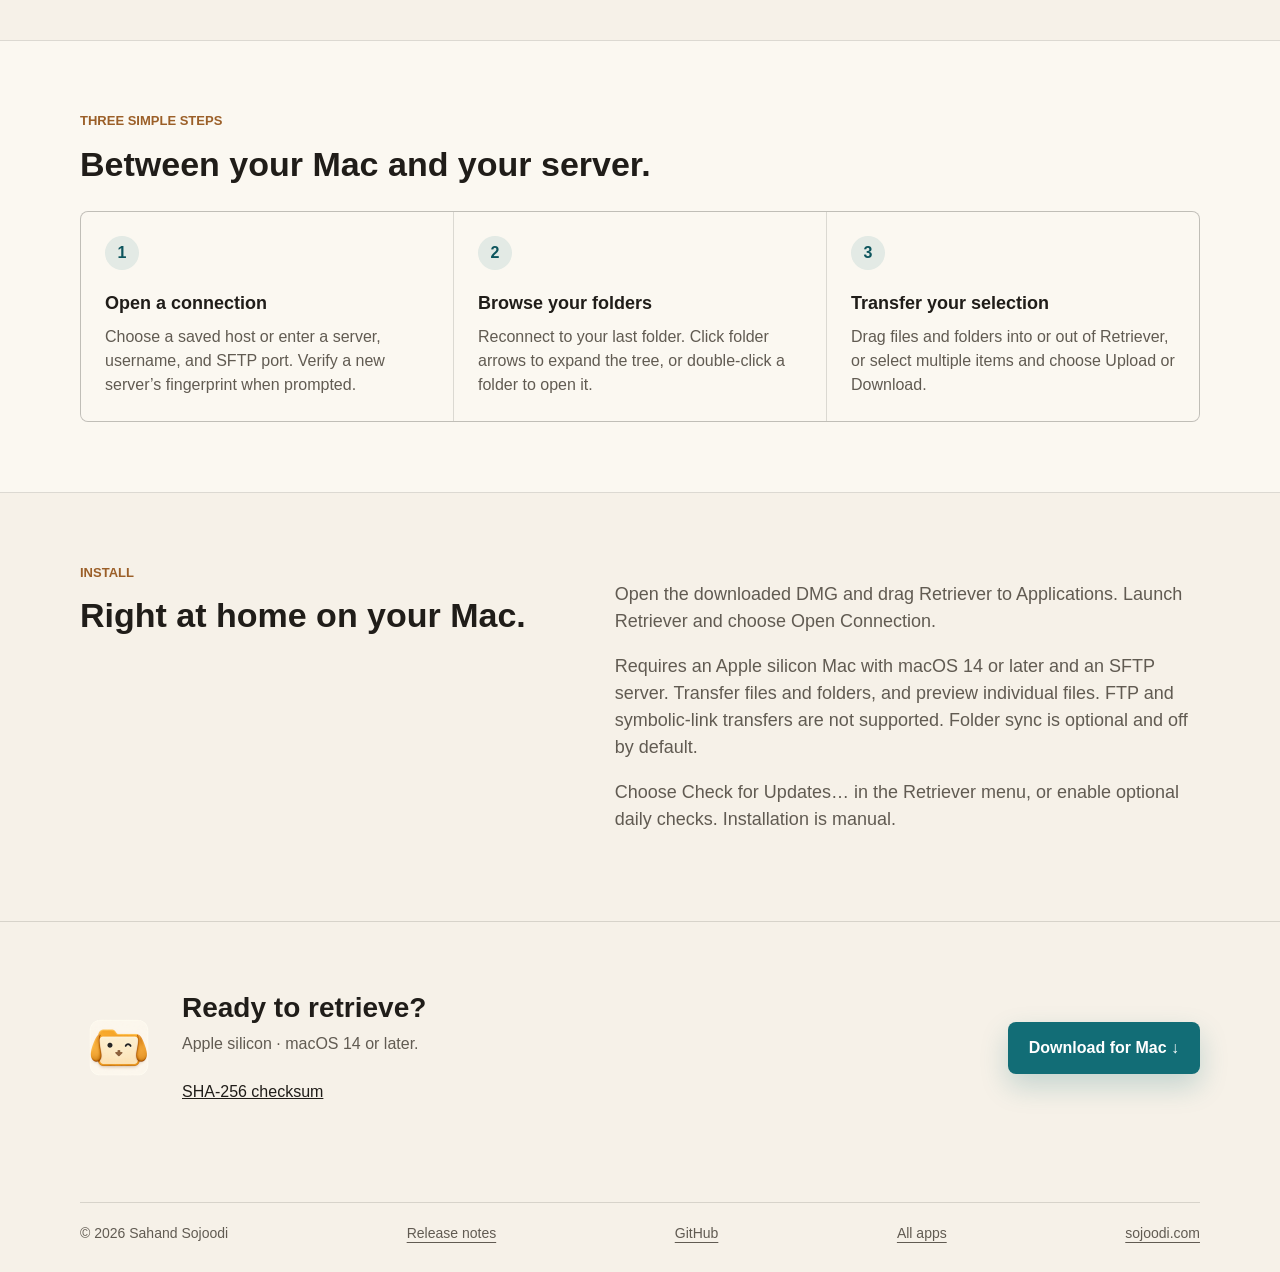
==== commit 4fbfed6f: "Resume interrupted uploads and restore browsing after cancellation" ====
--- a/web-page/index.html
+++ b/web-page/index.html
@@ -93,7 +93,7 @@
           <li><span class="feature-mark" aria-hidden="true">▸</span><div><strong>Expand folders in place</strong>Open folders within the file tree. Browse nested files while keeping the parent folder in view.</div></li>
           <li><span class="feature-mark" aria-hidden="true">◉</span><div><strong>Preview before downloading</strong>Right-click a file and choose Preview to open a temporary copy in native Quick Look. Use Up/Down to move between previews. Close the preview to remove the copy.</div></li>
           <li><span class="feature-mark" aria-hidden="true">↓</span><div><strong>Download files and folders</strong>Select multiple items and choose Download, or drag them into Finder. Folder downloads include nested and empty folders.</div></li>
-          <li><span class="feature-mark" aria-hidden="true">↑</span><div><strong>Upload with a drop</strong>Drag local files and folders into Retriever, or choose Upload (⌘U). Merge folders, replace or skip files, and cancel remaining transfers. In 0.8.0, retry failed file uploads from the beginning, with confirmation before replacing existing files.</div></li>
+          <li><span class="feature-mark" aria-hidden="true">↑</span><div><strong>Upload with a drop</strong>Drag local files and folders into Retriever, or choose Upload (⌘U). Merge folders, replace or skip files, and cancel remaining transfers. In 0.8.0, resume interrupted file uploads while Retriever remains open, or retry from the beginning. Confirm before replacing existing files.</div></li>
           <li><span class="feature-mark" aria-hidden="true">›_</span><div><strong>Keep Files and Terminal together</strong>Right-click SSH into Folder. Enable folder sync in Settings for Bash or Zsh. Exit the shell to return to Files.</div></li>
         </ul>
       </div>
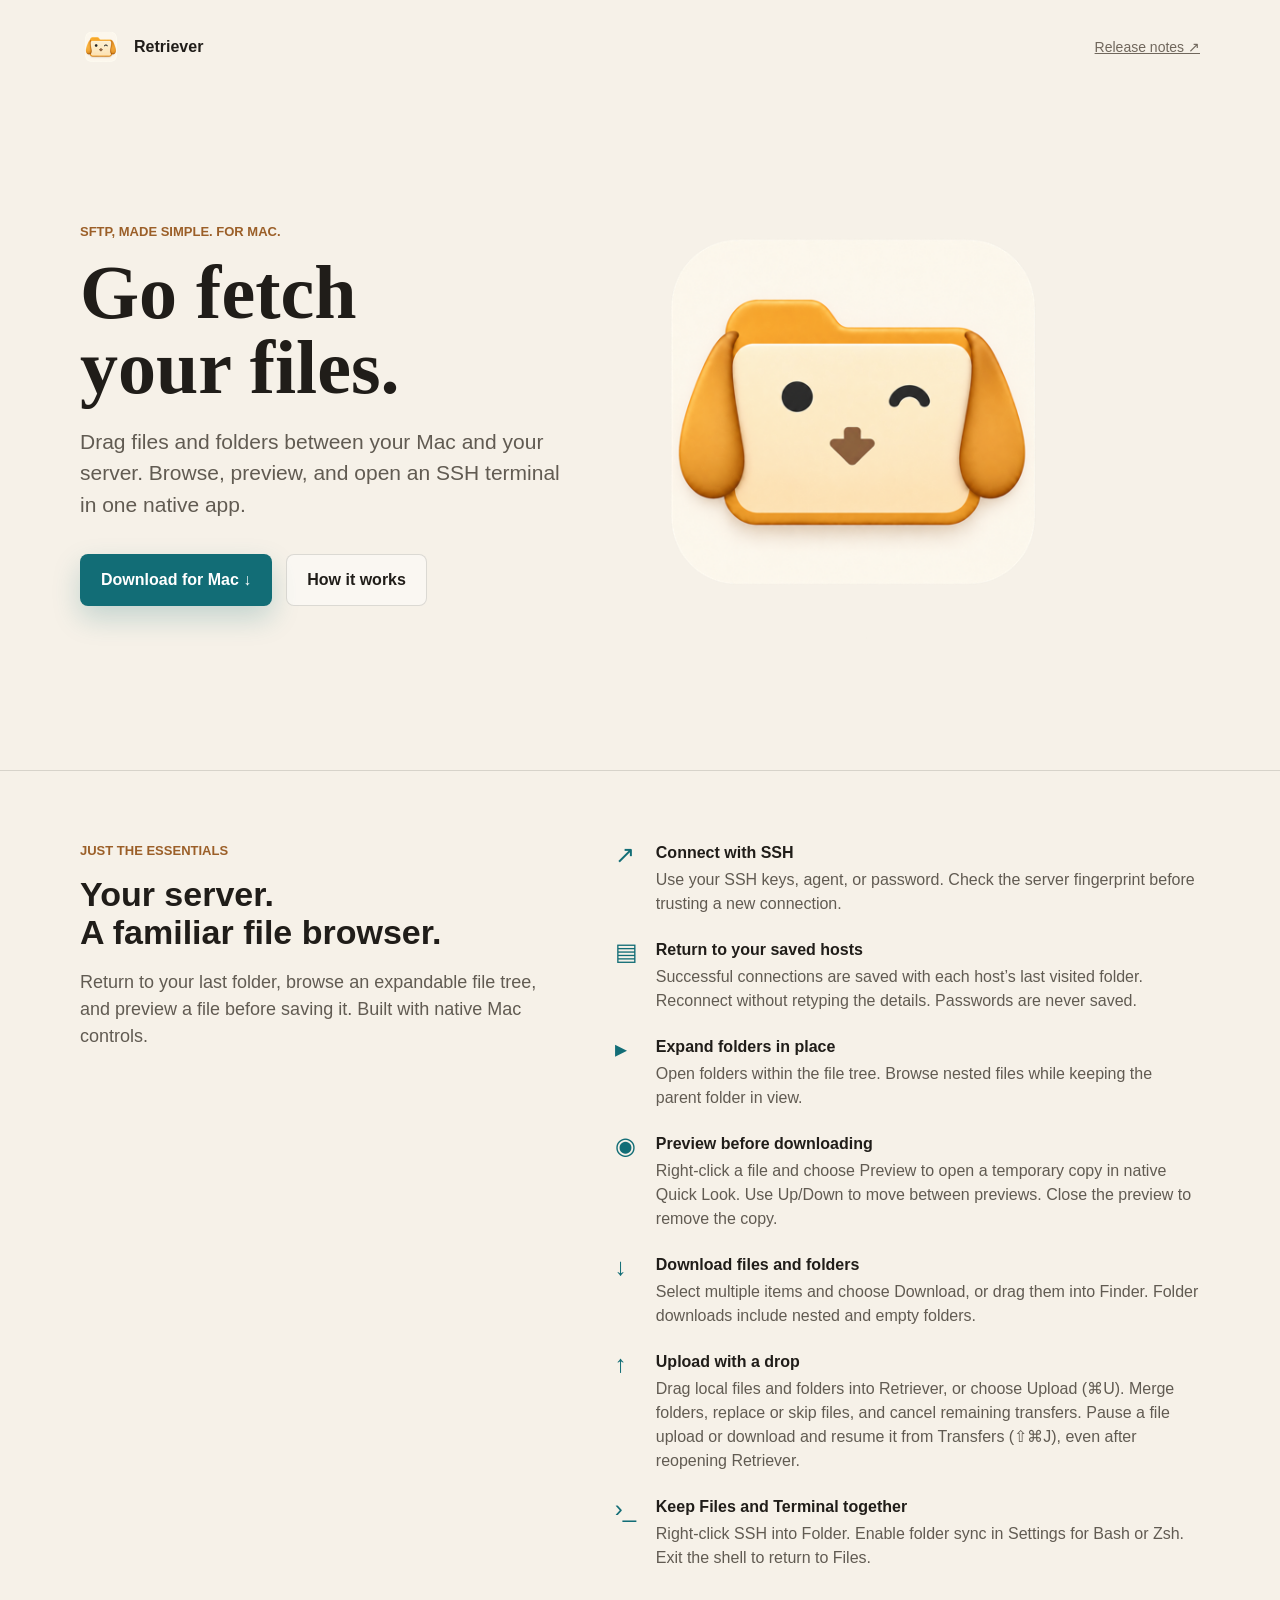
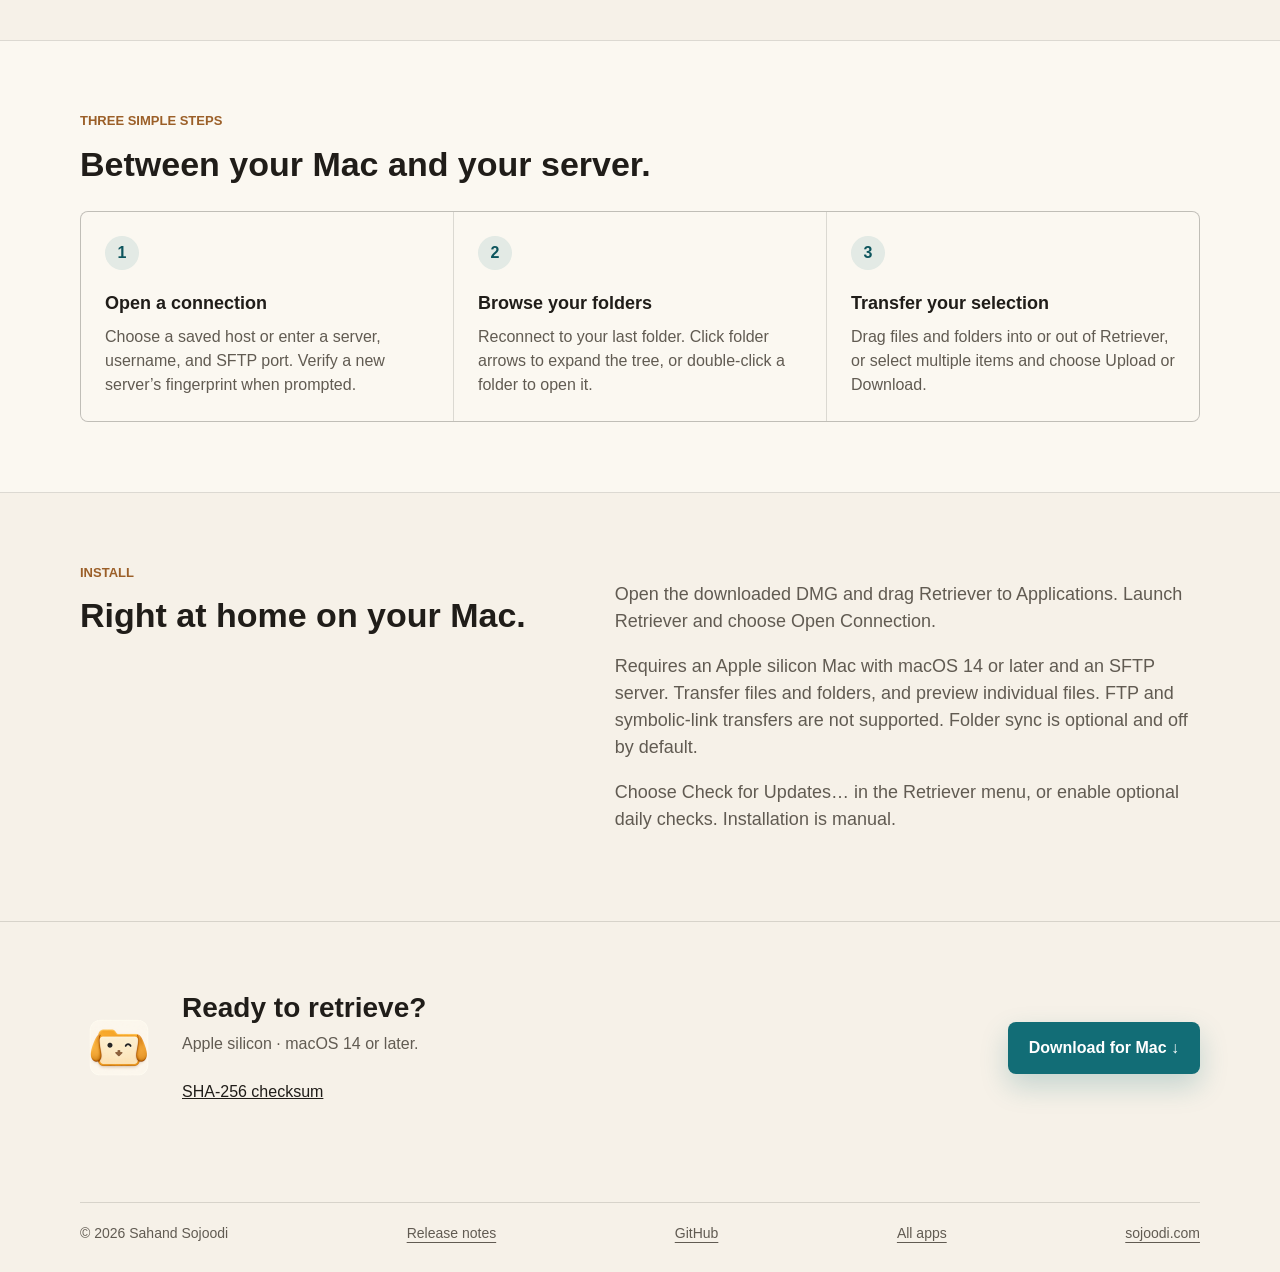
==== commit daef2270: "Prepare Retriever 0.9.0 release notes for November 18" ====
--- a/web-page/index.html
+++ b/web-page/index.html
@@ -93,7 +93,7 @@
           <li><span class="feature-mark" aria-hidden="true">▸</span><div><strong>Expand folders in place</strong>Open folders within the file tree. Browse nested files while keeping the parent folder in view.</div></li>
           <li><span class="feature-mark" aria-hidden="true">◉</span><div><strong>Preview before downloading</strong>Right-click a file and choose Preview to open a temporary copy in native Quick Look. Use Up/Down to move between previews. Close the preview to remove the copy.</div></li>
           <li><span class="feature-mark" aria-hidden="true">↓</span><div><strong>Download files and folders</strong>Select multiple items and choose Download, or drag them into Finder. Folder downloads include nested and empty folders.</div></li>
-          <li><span class="feature-mark" aria-hidden="true">↑</span><div><strong>Upload with a drop</strong>Drag local files and folders into Retriever, or choose Upload (⌘U). Merge folders, replace or skip files, and cancel remaining transfers. In 0.8.0, resume interrupted file uploads while Retriever remains open, or retry from the beginning. Confirm before replacing existing files.</div></li>
+          <li><span class="feature-mark" aria-hidden="true">↑</span><div><strong>Upload with a drop</strong>Drag local files and folders into Retriever, or choose Upload (⌘U). Merge folders, replace or skip files, and cancel remaining transfers. Pause a file upload or download and resume it from Transfers (⇧⌘J), even after reopening Retriever.</div></li>
           <li><span class="feature-mark" aria-hidden="true">›_</span><div><strong>Keep Files and Terminal together</strong>Right-click SSH into Folder. Enable folder sync in Settings for Bash or Zsh. Exit the shell to return to Files.</div></li>
         </ul>
       </div>
